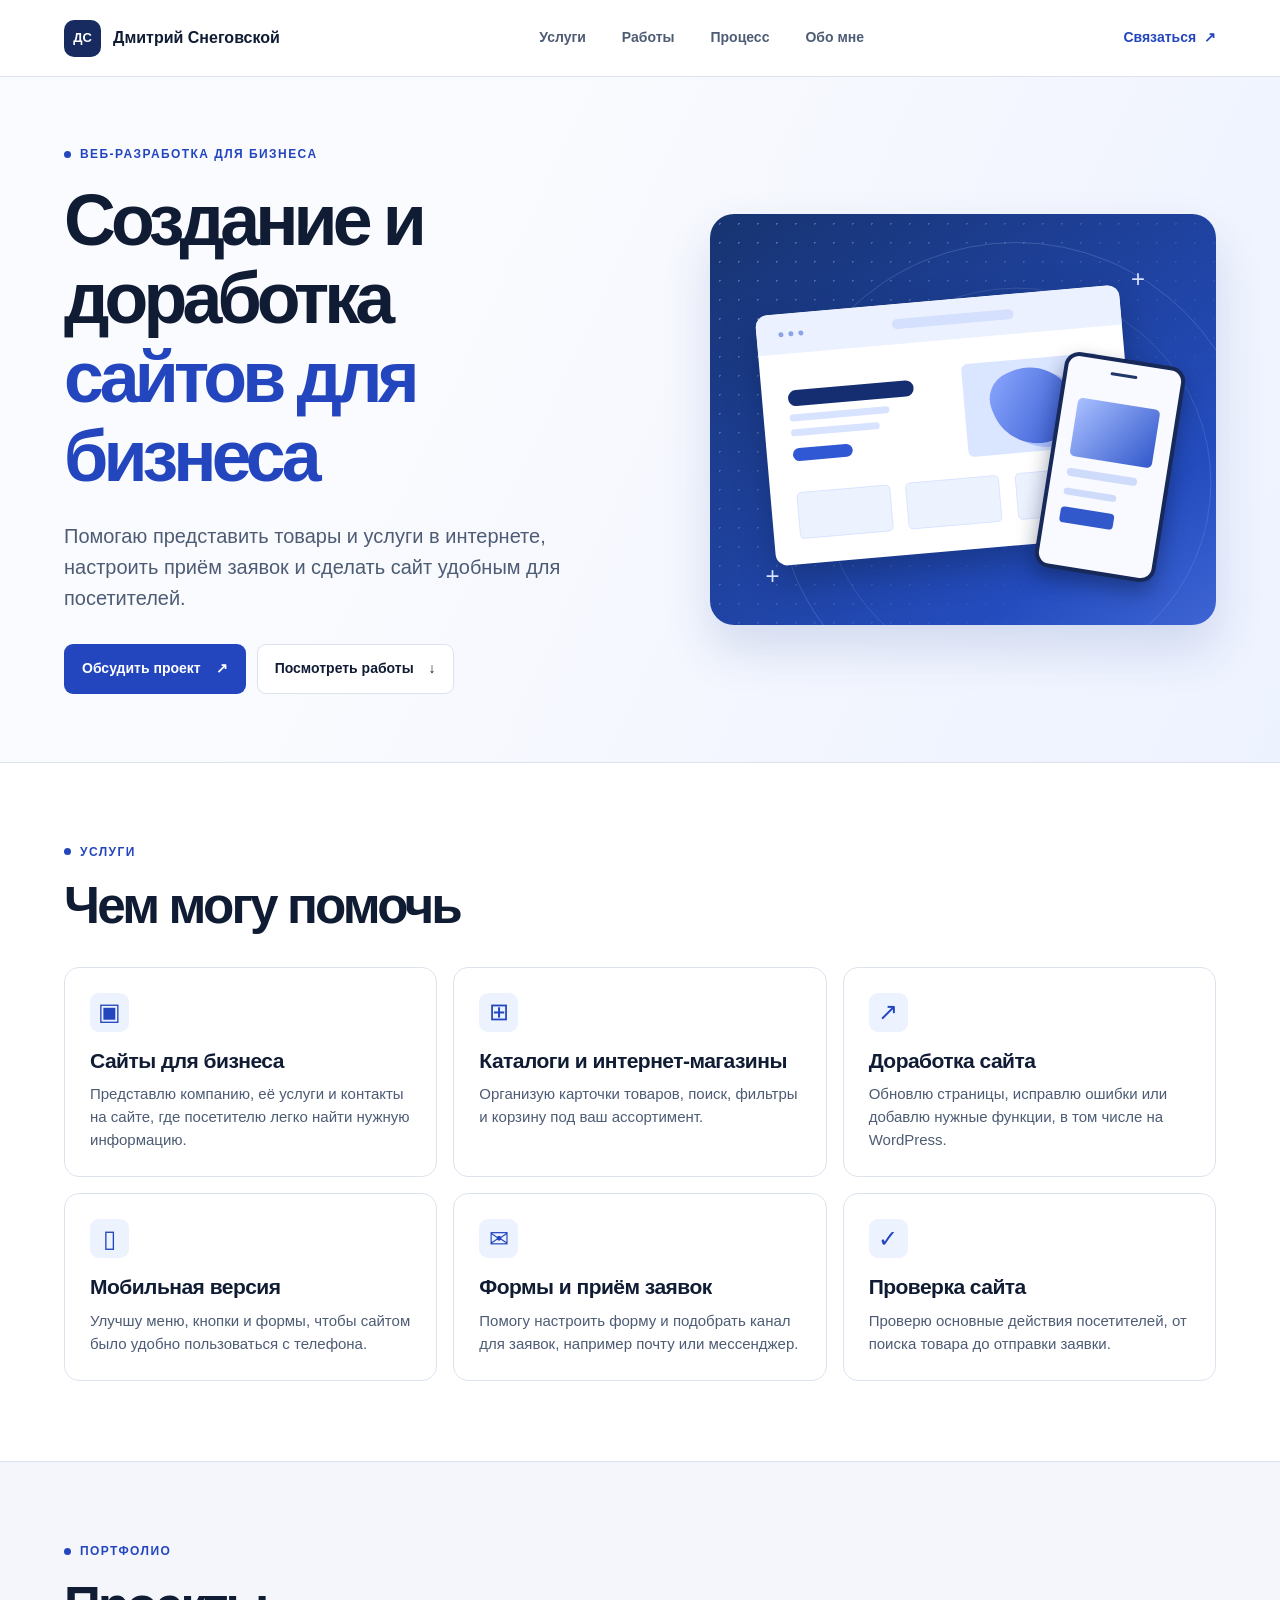
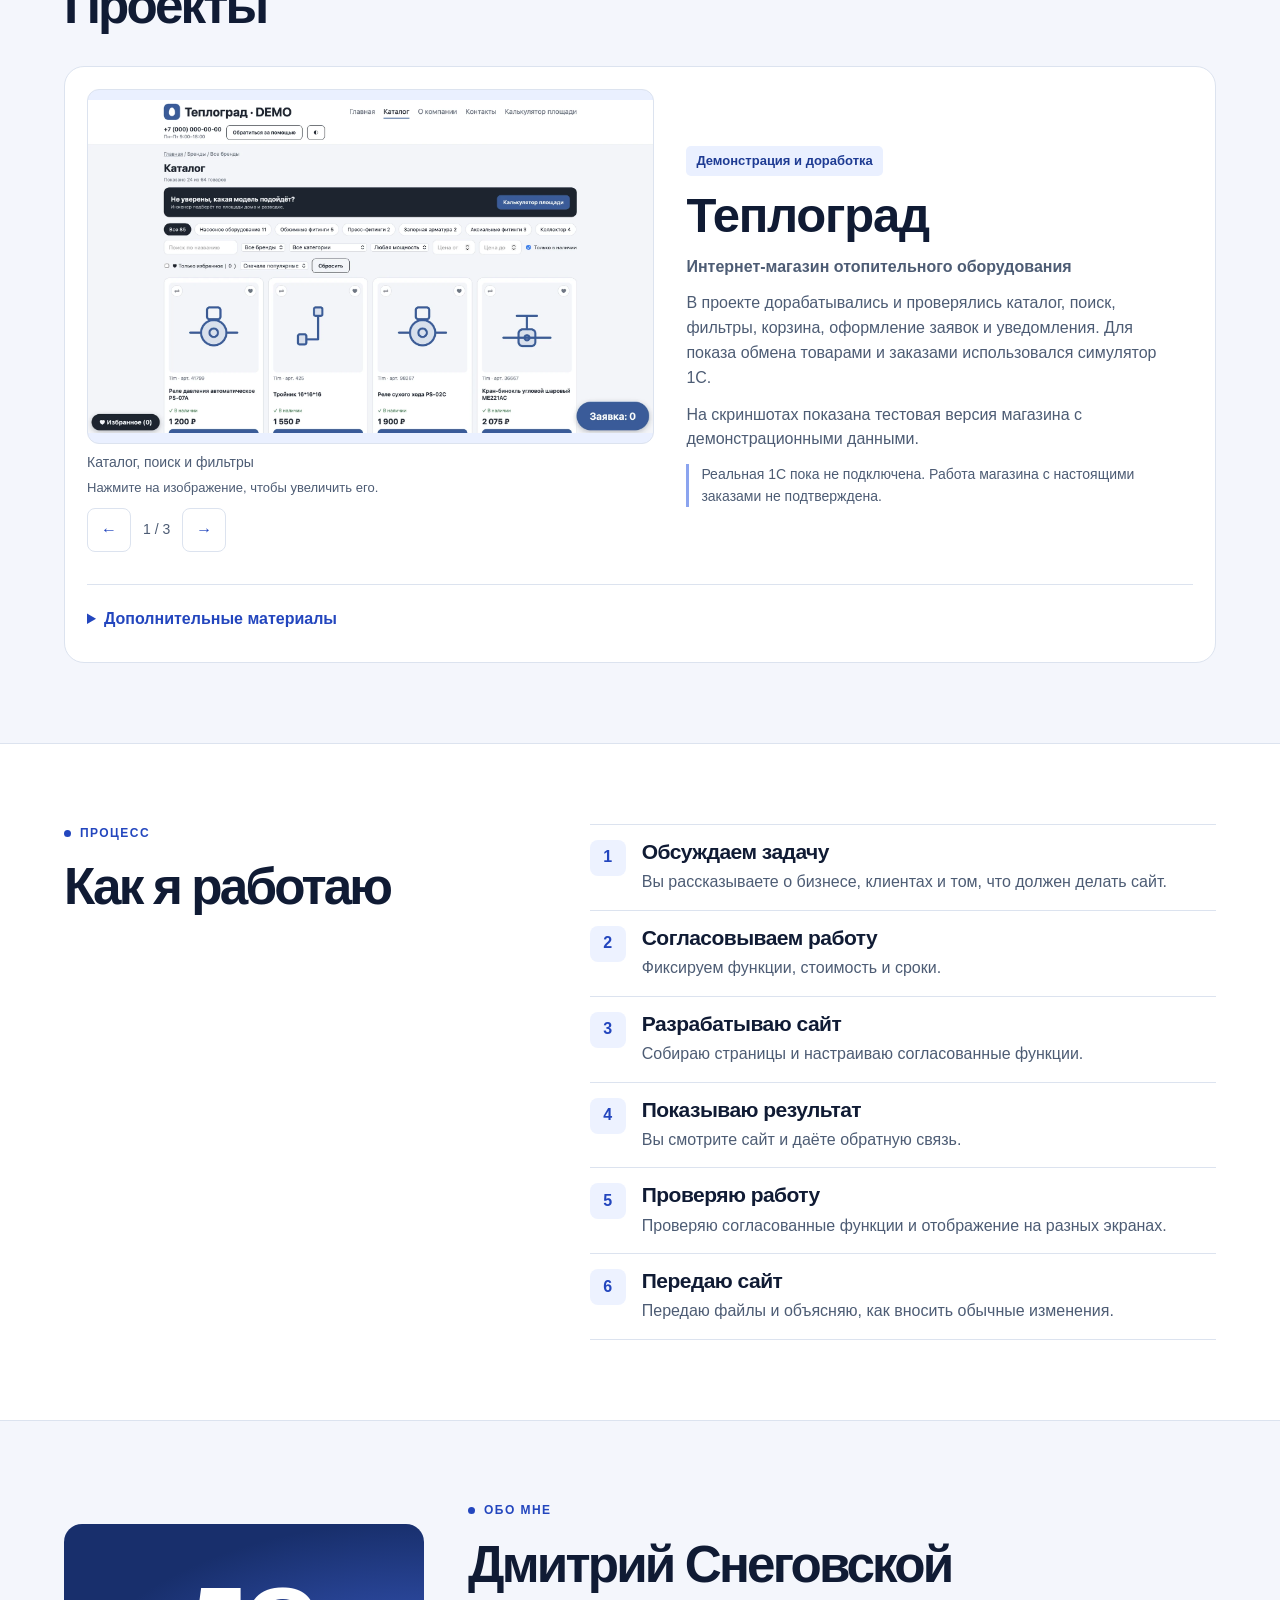
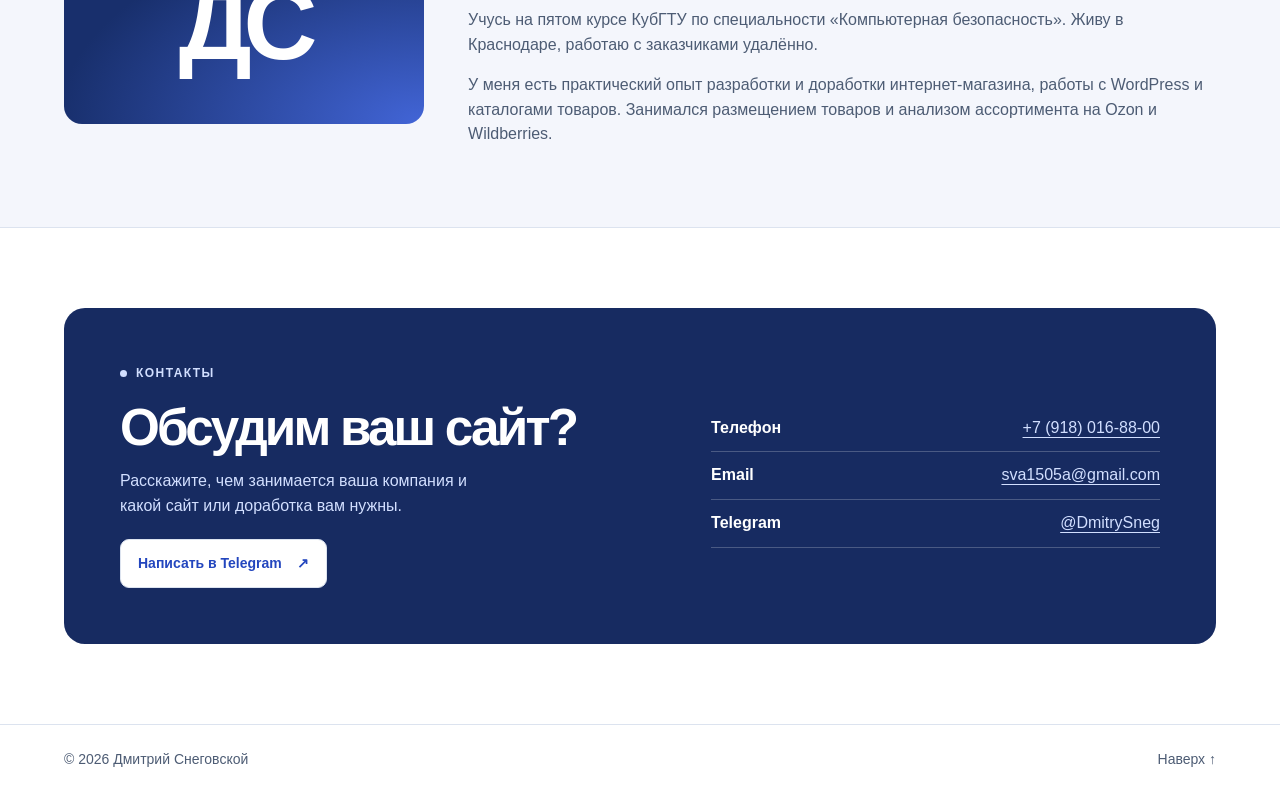
==== index.html @ 8f6bba07 "Initial portfolio website" ====
<!doctype html>
<html lang="ru">
<head>
  <meta charset="utf-8">
  <meta name="viewport" content="width=device-width, initial-scale=1">
  <meta name="description" content="Дмитрий Снеговской — создание и доработка сайтов для бизнеса, интернет-магазинов и каталогов товаров. Краснодар и удалённая работа.">
  <meta property="og:type" content="website">
  <meta property="og:title" content="Дмитрий Снеговской — сайты для бизнеса">
  <meta property="og:description" content="Создание и доработка сайтов, каталогов и интернет-магазинов.">
  <meta name="theme-color" content="#f7f8fc">
  <title>Дмитрий Снеговской — создание и доработка сайтов для бизнеса</title>
  <link rel="icon" href="assets/favicon.svg" type="image/svg+xml">
  <link rel="stylesheet" href="assets/site.css">
  <script src="assets/site.js" defer></script>
</head>
<body>
  <a class="skip-link" href="#main">К содержанию</a>
  <header class="header">
    <div class="wrap header-inner">
      <a class="brand" href="#top"><span class="brand-mark" aria-hidden="true">ДС</span> Дмитрий Снеговской</a>
      <nav class="nav" aria-label="Основная навигация">
        <a href="#services">Услуги</a>
        <a href="#work">Работы</a>
        <a href="#process">Процесс</a>
        <a href="#about">Обо мне</a>
      </nav>
      <a class="header-contact" href="#contact">Связаться <span aria-hidden="true">↗</span></a>
    </div>
  </header>
  <main id="main" tabindex="-1">
    <section class="hero" id="top" aria-labelledby="hero-title">
      <div class="wrap hero-inner">
        <div>
          <p class="eyebrow"><span></span> Веб-разработка для бизнеса</p>
          <h1 id="hero-title">Создание и доработка <em>сайтов для бизнеса</em></h1>
          <p class="hero-text">Помогаю представить товары и услуги в интернете, настроить приём заявок и сделать сайт удобным для посетителей.</p>
          <div class="actions">
            <a class="button primary" href="#contact">Обсудить проект <span aria-hidden="true">↗</span></a>
            <a class="button secondary" href="#work">Посмотреть работы <span aria-hidden="true">↓</span></a>
          </div>
        </div>
        <div class="hero-art" aria-hidden="true">
          <div class="art-orbit orbit-outer"></div><div class="art-orbit orbit-inner"></div>
          <div class="art-browser">
            <div class="browser-bar"><i></i><i></i><i></i><b></b></div>
            <div class="browser-body">
              <div class="browser-copy"><i></i><i></i><i></i><b></b></div>
              <div class="browser-image"><div></div></div>
              <div class="browser-cards"><i></i><i></i><i></i></div>
            </div>
          </div>
          <div class="art-phone"><i></i><b></b><span></span><span></span><strong></strong></div>
          <span class="art-plus plus-top">+</span><span class="art-plus plus-bottom">+</span>
        </div>
      </div>
    </section>

    <section class="section wrap" id="services" aria-labelledby="services-title">
      <p class="eyebrow"><span></span> Услуги</p>
      <h2 id="services-title">Чем могу помочь</h2>
      <div class="services-grid">
        <article class="service"><span class="icon" aria-hidden="true">▣</span><h3>Сайты для бизнеса</h3><p>Представлю компанию, её услуги и контакты на сайте, где посетителю легко найти нужную информацию.</p></article>
        <article class="service"><span class="icon" aria-hidden="true">⊞</span><h3>Каталоги и интернет-магазины</h3><p>Организую карточки товаров, поиск, фильтры и корзину под ваш ассортимент.</p></article>
        <article class="service"><span class="icon" aria-hidden="true">↗</span><h3>Доработка сайта</h3><p>Обновлю страницы, исправлю ошибки или добавлю нужные функции, в том числе на WordPress.</p></article>
        <article class="service"><span class="icon" aria-hidden="true">▯</span><h3>Мобильная версия</h3><p>Улучшу меню, кнопки и формы, чтобы сайтом было удобно пользоваться с телефона.</p></article>
        <article class="service"><span class="icon" aria-hidden="true">✉</span><h3>Формы и приём заявок</h3><p>Помогу настроить форму и подобрать канал для заявок, например почту или мессенджер.</p></article>
        <article class="service"><span class="icon" aria-hidden="true">✓</span><h3>Проверка сайта</h3><p>Проверю основные действия посетителей, от поиска товара до отправки заявки.</p></article>
      </div>
    </section>

    <section class="section work-section" id="work" aria-labelledby="work-title">
      <div class="wrap">
        <p class="eyebrow"><span></span> Портфолио</p>
        <h2 id="work-title">Проекты</h2>
        <div class="projects">
          <article class="project">
            <div class="gallery" aria-label="Галерея проекта Теплоград">
              <figure id="teplograd-catalog">
                <a class="screenshot-link" href="assets/screenshots/02-catalog.webp" aria-label="Увеличить: Каталог, поиск и фильтры">
                  <img src="assets/screenshots/02-catalog.webp" width="1800" height="1061" alt="Карточки отопительного оборудования в каталоге" loading="lazy" decoding="async">
                </a>
                <figcaption>Каталог, поиск и фильтры</figcaption>
              </figure>
              <figure id="teplograd-cart">
                <a class="screenshot-link" href="assets/screenshots/03-cart.webp" aria-label="Увеличить: Корзина и оформление заявки">
                  <img src="assets/screenshots/03-cart.webp" width="1800" height="1280" alt="Интерфейс корзины тестового магазина" loading="lazy" decoding="async">
                </a>
                <figcaption>Корзина и оформление заявки</figcaption>
              </figure>
              <figure id="teplograd-mobile">
                <a class="screenshot-link" href="assets/screenshots/04-mobile.webp" aria-label="Увеличить: Витрина на телефоне">
                  <img src="assets/screenshots/04-mobile.webp" width="688" height="1370" alt="Интерфейс магазина на узком экране" loading="lazy" decoding="async">
                </a>
                <figcaption>Витрина на телефоне</figcaption>
              </figure>
              <p class="screenshot-hint">Нажмите на изображение, чтобы увеличить его.</p>
              <div class="gallery-controls" role="group" aria-label="Управление галереей" hidden>
                <button type="button" data-step="-1" aria-label="Предыдущий кадр">←</button>
                <span class="gallery-count" role="status"></span>
                <button type="button" data-step="1" aria-label="Следующий кадр">→</button>
              </div>
            </div>
            <div class="project-copy">
              <p class="project-status">Демонстрация и доработка</p>
              <h3>Теплоград</h3>
              <p class="project-subtitle">Интернет-магазин отопительного оборудования</p>
              <p>В проекте дорабатывались и проверялись каталог, поиск, фильтры, корзина, оформление заявок и уведомления. Для показа обмена товарами и заказами использовался симулятор 1С.</p>
              <p>На скриншотах показана тестовая версия магазина с демонстрационными данными.</p>
              <p class="project-note">Реальная 1С пока не подключена. Работа магазина с настоящими заказами не подтверждена.</p>
            </div>
            <details class="project-materials">
              <summary>Дополнительные материалы</summary>
              <div class="materials-grid">
                <figure id="teplograd-home">
                  <a class="screenshot-link" href="assets/screenshots/01-home.webp" aria-label="Увеличить: Главная страница магазина">
                    <img src="assets/screenshots/01-home.webp" width="1800" height="1022" alt="Главный экран магазина отопительного оборудования" loading="lazy" decoding="async">
                  </a>
                  <figcaption>Главная страница магазина</figcaption>
                </figure>
                <figure id="teplograd-demo">
                  <a class="screenshot-link" href="assets/screenshots/05-demo-1c.webp" aria-label="Увеличить: Симулятор 1С для тестового обмена">
                    <img src="assets/screenshots/05-demo-1c.webp" width="1800" height="1379" alt="Интерфейс симулятора обмена данными" loading="lazy" decoding="async">
                  </a>
                  <figcaption>Симулятор 1С для тестового обмена</figcaption>
                </figure>
              </div>
            </details>
          </article>
        </div>
      </div>
    </section>

    <section class="section wrap process" id="process" aria-labelledby="process-title">
      <div><p class="eyebrow"><span></span> Процесс</p><h2 id="process-title">Как я работаю</h2></div>
      <ol class="steps">
        <li><div><h3>Обсуждаем задачу</h3><p>Вы рассказываете о бизнесе, клиентах и том, что должен делать сайт.</p></div></li>
        <li><div><h3>Согласовываем работу</h3><p>Фиксируем функции, стоимость и сроки.</p></div></li>
        <li><div><h3>Разрабатываю сайт</h3><p>Собираю страницы и настраиваю согласованные функции.</p></div></li>
        <li><div><h3>Показываю результат</h3><p>Вы смотрите сайт и даёте обратную связь.</p></div></li>
        <li><div><h3>Проверяю работу</h3><p>Проверяю согласованные функции и отображение на разных экранах.</p></div></li>
        <li><div><h3>Передаю сайт</h3><p>Передаю файлы и объясняю, как вносить обычные изменения.</p></div></li>
      </ol>
    </section>

    <section class="section about-section" id="about" aria-labelledby="about-title">
      <div class="wrap about">
        <div class="monogram" aria-hidden="true">ДС</div>
        <div><p class="eyebrow"><span></span> Обо мне</p><h2 id="about-title">Дмитрий Снеговской</h2>
          <p>Учусь на пятом курсе КубГТУ по специальности «Компьютерная безопасность». Живу в Краснодаре, работаю с заказчиками удалённо.</p>
          <p>У меня есть практический опыт разработки и доработки интернет-магазина, работы с WordPress и каталогами товаров. Занимался размещением товаров и анализом ассортимента на Ozon и Wildberries.</p>
        </div>
      </div>
    </section>

    <section class="section wrap" id="contact" aria-labelledby="contact-title">
      <div class="contact-card">
        <div>
          <p class="eyebrow"><span></span> Контакты</p>
          <h2 id="contact-title">Обсудим ваш сайт?</h2>
          <p>Расскажите, чем занимается ваша компания и какой сайт или доработка вам нужны.</p>
          <a class="button secondary contact-telegram" href="https://t.me/DmitrySneg">Написать в Telegram <span aria-hidden="true">↗</span></a>
        </div>
        <dl class="contact-list">
          <div><dt>Телефон</dt><dd><a href="tel:+79180168800">+7 (918) 016-88-00</a></dd></div>
          <div><dt>Email</dt><dd><a href="mailto:sva1505a@gmail.com">sva1505a@gmail.com</a></dd></div>
          <div><dt>Telegram</dt><dd><a href="https://t.me/DmitrySneg">@DmitrySneg</a></dd></div>
        </dl>
      </div>
    </section>
  </main>
  <dialog class="image-viewer" aria-labelledby="image-caption">
    <div class="viewer-header">
      <p id="image-caption"></p>
      <form method="dialog"><button type="submit" autofocus>Закрыть <span aria-hidden="true">×</span></button></form>
    </div>
    <img alt="">
  </dialog>
  <footer class="footer"><div class="wrap footer-inner"><span>© 2026 Дмитрий Снеговской</span><a href="#top">Наверх <span aria-hidden="true">↑</span></a></div></footer>
</body>
</html>
---- assets/site.css ----
:root {
  color-scheme: light;
  --ink: #101b34;
  --muted: #4d5c74;
  --blue: #2346be;
  --line: #dce3ef;
  --wash: #f4f6fc;
  font-family: Inter, "Helvetica Neue", Arial, sans-serif;
  color: var(--ink);
  background: #fff;
  line-height: 1.55;
}
*, *::before, *::after { box-sizing: border-box; }
[hidden] { display: none !important; }
html { scroll-behavior: smooth; }
body, h1, h2, h3, p, figure, dl, dd { margin: 0; }
a { color: inherit; text-decoration: none; }
button { font: inherit; }
:focus-visible { outline: 3px solid #4768ee; outline-offset: 4px; }
.skip-link { position: fixed; top: 10px; left: 10px; z-index: 3; background: #fff; padding: 12px; transform: translateY(-150%); }
.skip-link:focus { transform: none; }
.wrap { width: min(1152px, calc(100% - 80px)); margin-inline: auto; }
.header { background: #fff; border-bottom: 1px solid var(--line); }
.header-inner, .footer-inner { display: flex; align-items: center; justify-content: space-between; gap: 24px; }
.header-inner { min-height: 76px; }
.brand { display: inline-flex; align-items: center; gap: 12px; font-weight: 750; white-space: nowrap; }
.brand-mark { display: grid; place-items: center; width: 37px; height: 37px; border-radius: 10px; background: #172b61; color: #fff; font-size: 13px; }
.nav { display: flex; align-items: center; gap: clamp(16px, 3vw, 36px); color: var(--muted); font-size: 14px; font-weight: 600; }
.nav a, .header-contact { padding-block: 10px; }
.nav a:hover, .footer a:hover { color: var(--blue); text-decoration: underline; text-underline-offset: 5px; }
.header-contact { color: var(--blue); font-size: 14px; font-weight: 750; white-space: nowrap; }
.header-contact span { margin-left: 4px; }
.hero { background: linear-gradient(115deg, #fafbfe 30%, #edf2ff); border-bottom: 1px solid var(--line); }
.hero-inner { min-height: 530px; display: grid; grid-template-columns: 1.22fr 1fr; align-items: center; gap: 28px; padding-block: 68px; }
.eyebrow { display: flex; align-items: center; gap: 9px; color: var(--blue); font-size: 12px; letter-spacing: .12em; text-transform: uppercase; font-weight: 800; margin-bottom: 17px; }
.eyebrow span { width: 7px; height: 7px; border-radius: 50%; background: currentColor; flex: none; }
h1, h2, h3 { line-height: 1.1; }
h1 { max-width: 710px; font-size: clamp(41px, 5.6vw, 75px); letter-spacing: -.068em; font-weight: 800; }
h1 em { display: block; color: var(--blue); font-style: normal; }
h2 { font-size: clamp(33px, 4vw, 54px); letter-spacing: -.055em; }
h3 { font-size: 21px; letter-spacing: -.025em; }
.hero-text { color: var(--muted); font-size: clamp(17px, 1.65vw, 20px); max-width: 510px; margin-top: 25px; }
.actions { display: flex; flex-wrap: wrap; gap: 11px; margin-top: 30px; }
.button { display: inline-flex; justify-content: space-between; align-items: center; gap: 15px; padding: 13px 17px; min-height: 49px; border: 1px solid transparent; border-radius: 9px; font-size: 14px; font-weight: 750; transition: background-color .18s, border-color .18s; }
.primary { background: var(--blue); color: #fff; }
.primary:hover { background: #163299; }
.secondary { background: #fff; border-color: var(--line); }
.secondary:hover { border-color: #8095d2; background: #f6f8ff; }
.hero-art { isolation: isolate; position: relative; aspect-ratio: 1.23; background: linear-gradient(143deg, #173370 0%, #244cbe 78%, #3f65d4); border-radius: 24px; overflow: hidden; box-shadow: 0 24px 48px #1c3d9426; }
.hero-art::before { content: ""; position: absolute; inset: 0; background-image: radial-gradient(#dfe8ff55 1px, transparent 1px); background-size: 19px 19px; mask-image: linear-gradient(130deg, #000, transparent 85%); }
.art-orbit { position: absolute; width: 95%; aspect-ratio: 1; border: 1px solid #c4d7ff30; border-radius: 50%; left: 13%; top: 7%; }
.orbit-inner { scale: .81; }
.art-browser { position: absolute; top: 21%; left: 11%; width: 72%; height: 61%; background: #fff; border-radius: 12px; box-shadow: 0 14px 35px #06163857; overflow: hidden; transform: rotate(-5deg); }
.browser-bar { height: 16%; background: #ecf1ff; display: flex; gap: 5px; align-items: center; padding-inline: 6%; }
.browser-bar i { width: 5px; height: 5px; border-radius: 50%; background: #8ca4e5; }
.browser-bar b { width: 38%; height: 26%; background: #d5e0ff; border-radius: 10px; margin-inline: auto; }
.browser-body { height: 84%; padding: 7%; display: grid; grid-template-columns: 1fr 1fr; grid-template-rows: 2fr 1fr; gap: 12%; }
.browser-copy, .art-phone { display: flex; flex-direction: column; justify-content: center; gap: 8%; }
.browser-copy i, .browser-copy b { display: block; height: 8%; background: #d8e3ff; border-radius: 10px; }
.browser-copy i:first-child { height: 17%; width: 92%; background: #152e71; }
.browser-copy i:nth-child(2) { width: 73%; }
.browser-copy i:nth-child(3) { width: 65%; }
.browser-copy b { margin-top: 3%; width: 44%; height: 14%; background: #3158d4; }
.browser-image { overflow: hidden; border-radius: 6px; background: #dae5ff; display: grid; place-items: center; }
.browser-image div { width: 58%; aspect-ratio: 1; border-radius: 35% 60% 42% 60%; background: linear-gradient(140deg, #8ba8ff, #3155cc); transform: rotate(-18deg); box-shadow: 7px 7px 0 #b0c5ff; }
.browser-cards { grid-column: span 2; display: grid; grid-template-columns: repeat(3, 1fr); gap: 5%; }
.browser-cards i { border-radius: 5px; background: #edf2ff; border: 1px solid #dbe4ff; }
.art-phone { position: absolute; bottom: 12%; right: 9%; width: 24%; height: 53%; padding: 8% 3% 4%; justify-content: start; background: #f9faff; border: 4px solid #172958; border-radius: 15px; box-shadow: 0 10px 20px #07173766; transform: rotate(9deg); }
.art-phone i { position: absolute; top: 5%; left: 38%; width: 24%; height: 3px; border-radius: 8px; background: #203769; }
.art-phone b { height: 40%; background: linear-gradient(125deg, #a9bfff, #3259cc); border-radius: 5px; }
.art-phone span { height: 5%; width: 85%; background: #cedbfa; border-radius: 4px; }
.art-phone span + span { width: 64%; }
.art-phone strong { width: 65%; height: 11%; background: #3259cc; border-radius: 4px; }
.art-plus { position: absolute; color: #d9e4ff; font: 300 24px/1 Arial, sans-serif; }
.plus-top { right: 14%; top: 13%; }
.plus-bottom { left: 11%; bottom: 9%; }
.section { padding-block: 80px; }
.services-grid { display: grid; grid-template-columns: repeat(3, minmax(0, 1fr)); gap: 16px; margin-top: 32px; }
.service { border: 1px solid var(--line); padding: 25px; border-radius: 15px; background: #fff; }
.icon { width: 39px; height: 39px; display: grid; place-items: center; background: #edf2ff; color: var(--blue); border-radius: 9px; font: 24px/1 Arial, sans-serif; margin-bottom: 17px; }
.service p, .steps p, .about p:not(.eyebrow), .project-copy > p:not(.project-status) { color: var(--muted); }
.service p { margin-top: 10px; font-size: 15px; }
.work-section, .about-section { background: var(--wash); border-block: 1px solid var(--line); }
.projects { display: grid; gap: 24px; margin-top: 32px; }
.project { display: grid; grid-template-columns: 1.12fr 1fr; gap: 32px; align-items: center; padding: 22px; background: #fff; border: 1px solid var(--line); border-radius: 20px; }
.gallery { min-width: 0; }
.screenshot-link { display: block; overflow: hidden; border: 1px solid var(--line); border-radius: 12px; background: #eaf0ff; cursor: zoom-in; }
.screenshot-link img { display: block; width: 100%; height: auto; aspect-ratio: 16 / 10; object-fit: contain; }
.gallery figure:not([hidden]) ~ figure:not([hidden]) { margin-top: 14px; }
.screenshot-hint { color: var(--muted); font-size: 13px; margin-top: 4px; }
.project-materials { grid-column: 1 / -1; border-top: 1px solid var(--line); padding-top: 14px; }
.project-materials summary { width: fit-content; padding-block: 8px; color: var(--blue); font-weight: 750; cursor: pointer; }
.materials-grid { display: grid; grid-template-columns: repeat(2, minmax(0, 1fr)); gap: 16px; margin-top: 12px; }
.image-viewer { width: min(1200px, calc(100% - 24px)); max-width: none; max-height: calc(100% - 24px); padding: clamp(10px, 2vw, 20px); border: 1px solid var(--line); border-radius: 14px; color: var(--ink); background: #fff; }
.image-viewer::backdrop { background: #0b1730cc; }
.viewer-header { display: flex; align-items: center; justify-content: space-between; gap: 10px; margin-bottom: 10px; font-weight: 750; }
.viewer-header button { min-height: 44px; padding-inline: 10px; border: 1px solid var(--line); border-radius: 8px; background: #fff; color: var(--blue); white-space: nowrap; cursor: pointer; }
.viewer-header button:hover { background: #edf2ff; }
.image-viewer img { display: block; width: auto; max-width: 100%; height: auto; max-height: 75dvh; margin-inline: auto; object-fit: contain; }
figcaption { color: var(--muted); font-size: 14px; margin-top: 8px; }
.gallery-controls { display: flex; align-items: center; gap: 12px; margin-top: 10px; }
.gallery-controls button { width: 44px; height: 44px; border: 1px solid var(--line); border-radius: 8px; background: #fff; color: var(--blue); cursor: pointer; }
.gallery-controls button:hover { background: #edf2ff; }
.gallery-count { color: var(--muted); font-size: 14px; }
.project-copy { padding: 8px 10px 8px 0; }
.project-status { display: inline-block; background: #eaf0ff; color: #1e3b93; padding: 5px 10px; border-radius: 5px; font-size: 13px; font-weight: 750; }
.project-copy h3 { margin-block: 13px 6px; font-size: clamp(32px, 4vw, 49px); }
.project-copy > p { margin-top: 12px; }
.project-subtitle { font-weight: 750; }
.project-note { border-left: 3px solid #8ba4ef; padding-left: 12px; font-size: 14px; }
.process, .about { display: grid; grid-template-columns: 1fr 1.3fr; gap: 44px; align-items: start; }
.steps { margin: 0; padding: 0; list-style: none; counter-reset: steps; }
.steps li { counter-increment: steps; display: flex; gap: 16px; border-top: 1px solid var(--line); padding: 15px 0; }
.steps li:last-child { border-bottom: 1px solid var(--line); }
.steps li::before { content: counter(steps); display: grid; place-items: center; flex: 0 0 36px; height: 36px; border-radius: 8px; background: #edf2ff; color: var(--blue); font-weight: 750; }
.steps p, .about p:not(.eyebrow) { margin-top: 7px; }
.about { align-items: center; grid-template-columns: .65fr 1.35fr; }
.monogram { min-height: 200px; display: grid; place-items: center; border-radius: 18px; color: #fff; background: radial-gradient(ellipse at bottom right, #4265d7, #182f6c 72%); font-size: clamp(50px, 8vw, 105px); font-weight: 800; letter-spacing: -.08em; }
.about p:not(.eyebrow) { margin-top: 15px; }
.contact-card { display: grid; grid-template-columns: 1.25fr 1fr; gap: 30px; align-items: center; background: #172b61; color: #fff; border-radius: 21px; padding: clamp(24px, 5vw, 56px); }
.contact-card .eyebrow, .contact-card p:not(.eyebrow), .contact-list dd { color: #d2dfff; }
.contact-card p:not(.eyebrow) { margin-top: 13px; max-width: 390px; }
.contact-telegram { margin-top: 20px; color: var(--blue); }
.contact-list > div { display: flex; justify-content: space-between; flex-wrap: wrap; gap: 2px 12px; padding-block: 11px; border-bottom: 1px solid #ffffff38; }
.contact-list dt { font-weight: 750; }
.contact-list a { text-decoration: underline; text-underline-offset: 4px; }
.contact-card a:focus-visible { outline-color: #fff; }
.footer { border-top: 1px solid var(--line); color: var(--muted); font-size: 14px; }
.footer-inner { min-height: 70px; flex-wrap: wrap; gap: 6px 16px; padding-block: 12px; }
.footer a { padding-block: 8px; }
@media (max-width: 960px) {
  .wrap { width: calc(100% - 48px); }
  .hero-inner { min-height: auto; padding-block: 56px; }
  .service { padding: 20px; }
}
@media (max-width: 740px) {
  .header-inner { display: grid; grid-template-columns: 1fr auto; gap: 3px 10px; padding-block: 10px 5px; }
  .nav { grid-column: 1 / -1; grid-row: 2; justify-content: space-between; flex-wrap: wrap; gap: 0 12px; }
  .hero-inner, .project, .process, .about, .contact-card, .materials-grid { grid-template-columns: 1fr; }
  .hero-art { width: min(100%, 500px); }
  .project-copy { grid-row: 1; }
  .section { padding-block: 54px; }
  .services-grid { grid-template-columns: repeat(2, minmax(0, 1fr)); }
  .process, .about { gap: 26px; }
  .about > div:last-child { grid-row: 1; }
  .monogram { min-height: 135px; }
}
@media (max-width: 470px) {
  .wrap { width: calc(100% - 32px); }
  .brand { gap: 8px; font-size: 13px; }
  .brand-mark { width: 32px; height: 32px; font-size: 11px; }
  .header-contact { font-size: 13px; }
  .hero-inner { padding-block: 41px; }
  h1 { font-size: clamp(36px, 10.6vw, 47px); }
  .actions .button { width: 100%; }
  .hero-art { border-radius: 16px; }
  .services-grid { grid-template-columns: 1fr; gap: 12px; }
  .project { padding: 15px; gap: 18px; }
}
@media (prefers-reduced-motion: reduce) {
  html { scroll-behavior: auto; }
  .button { transition: none; }
}
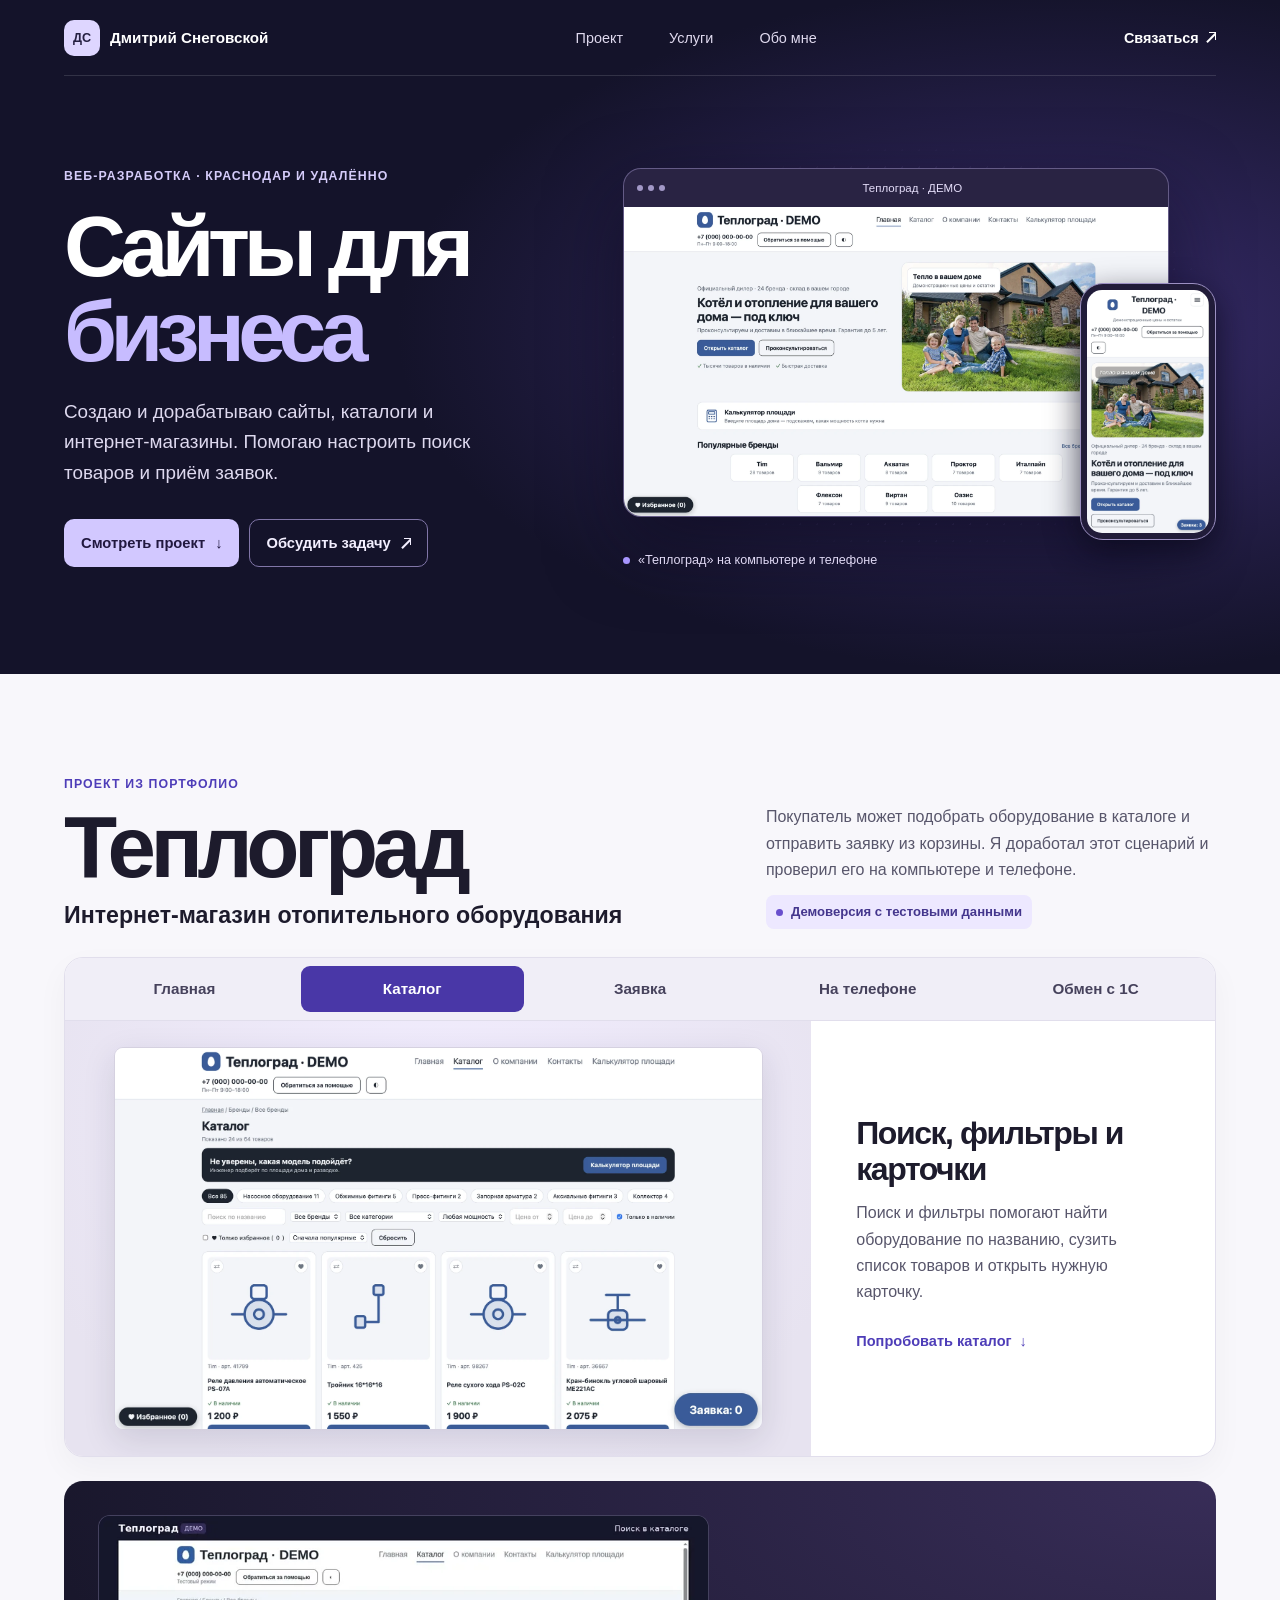
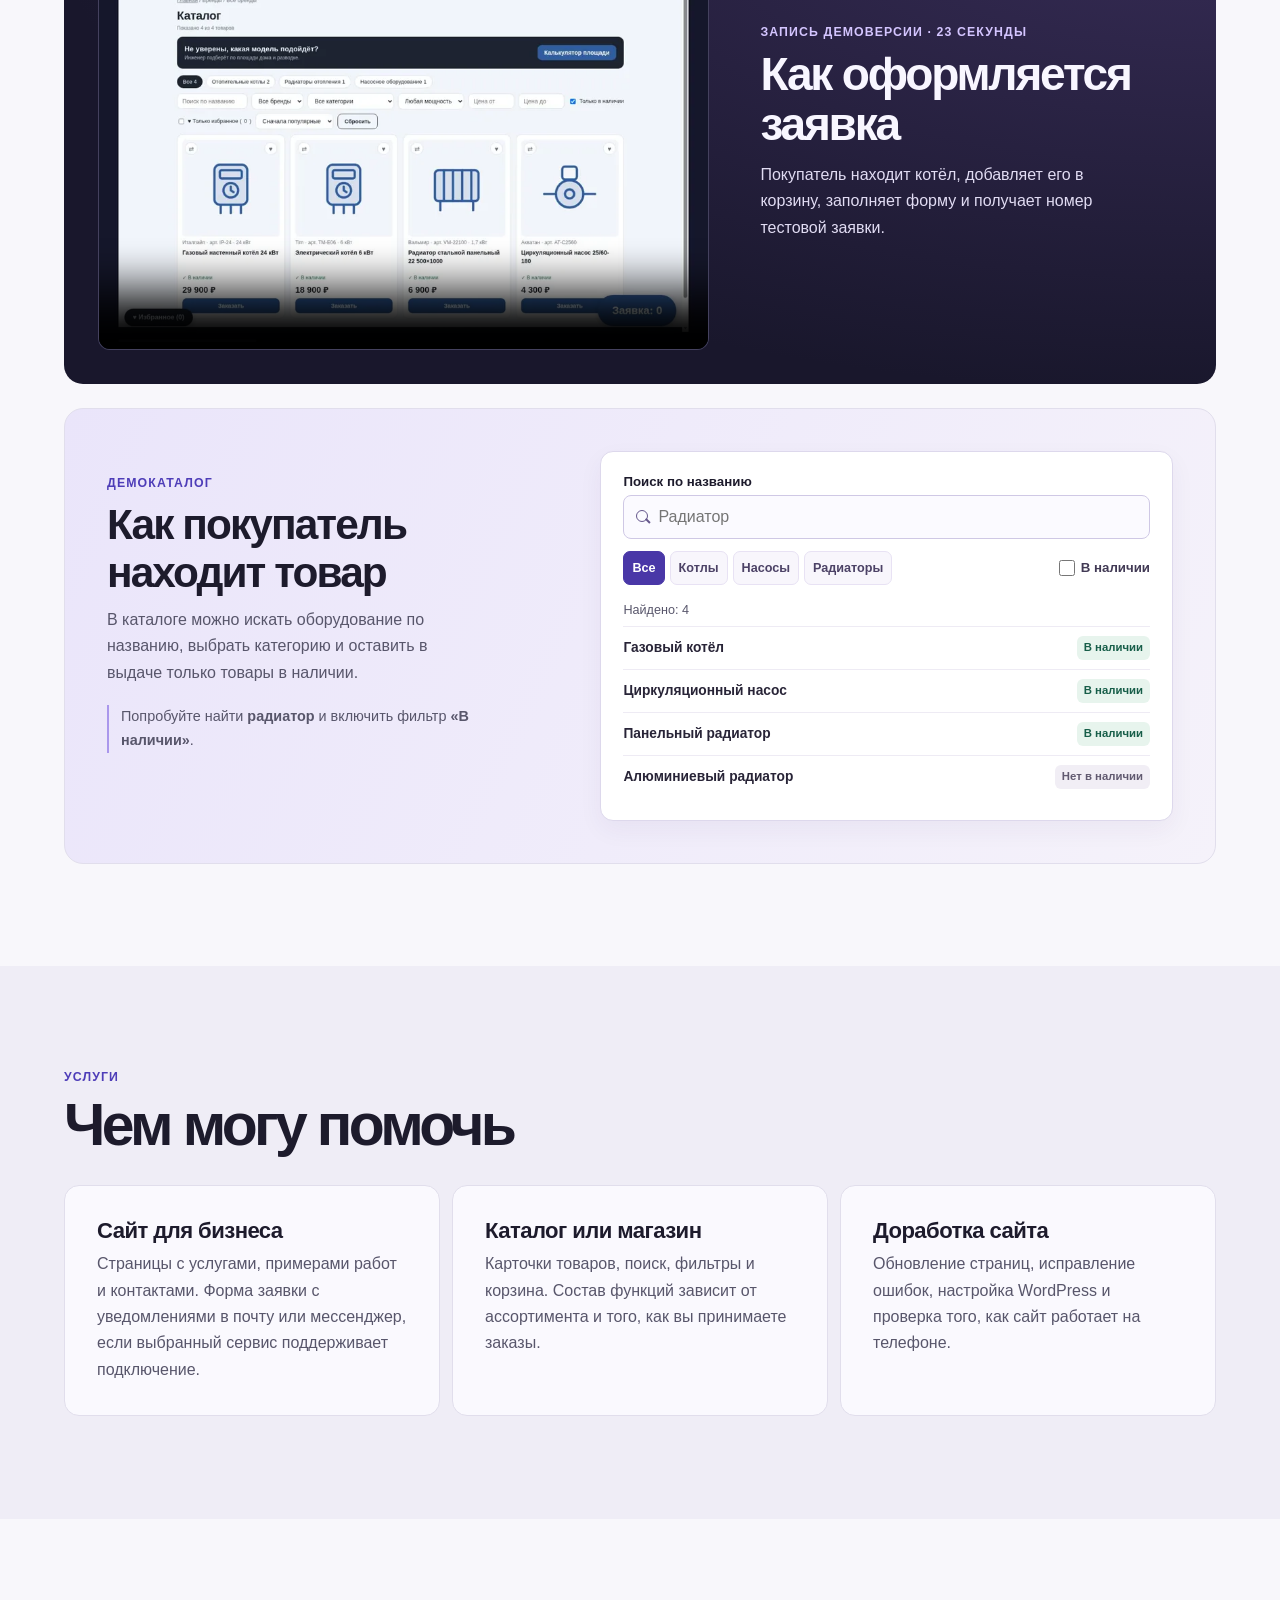
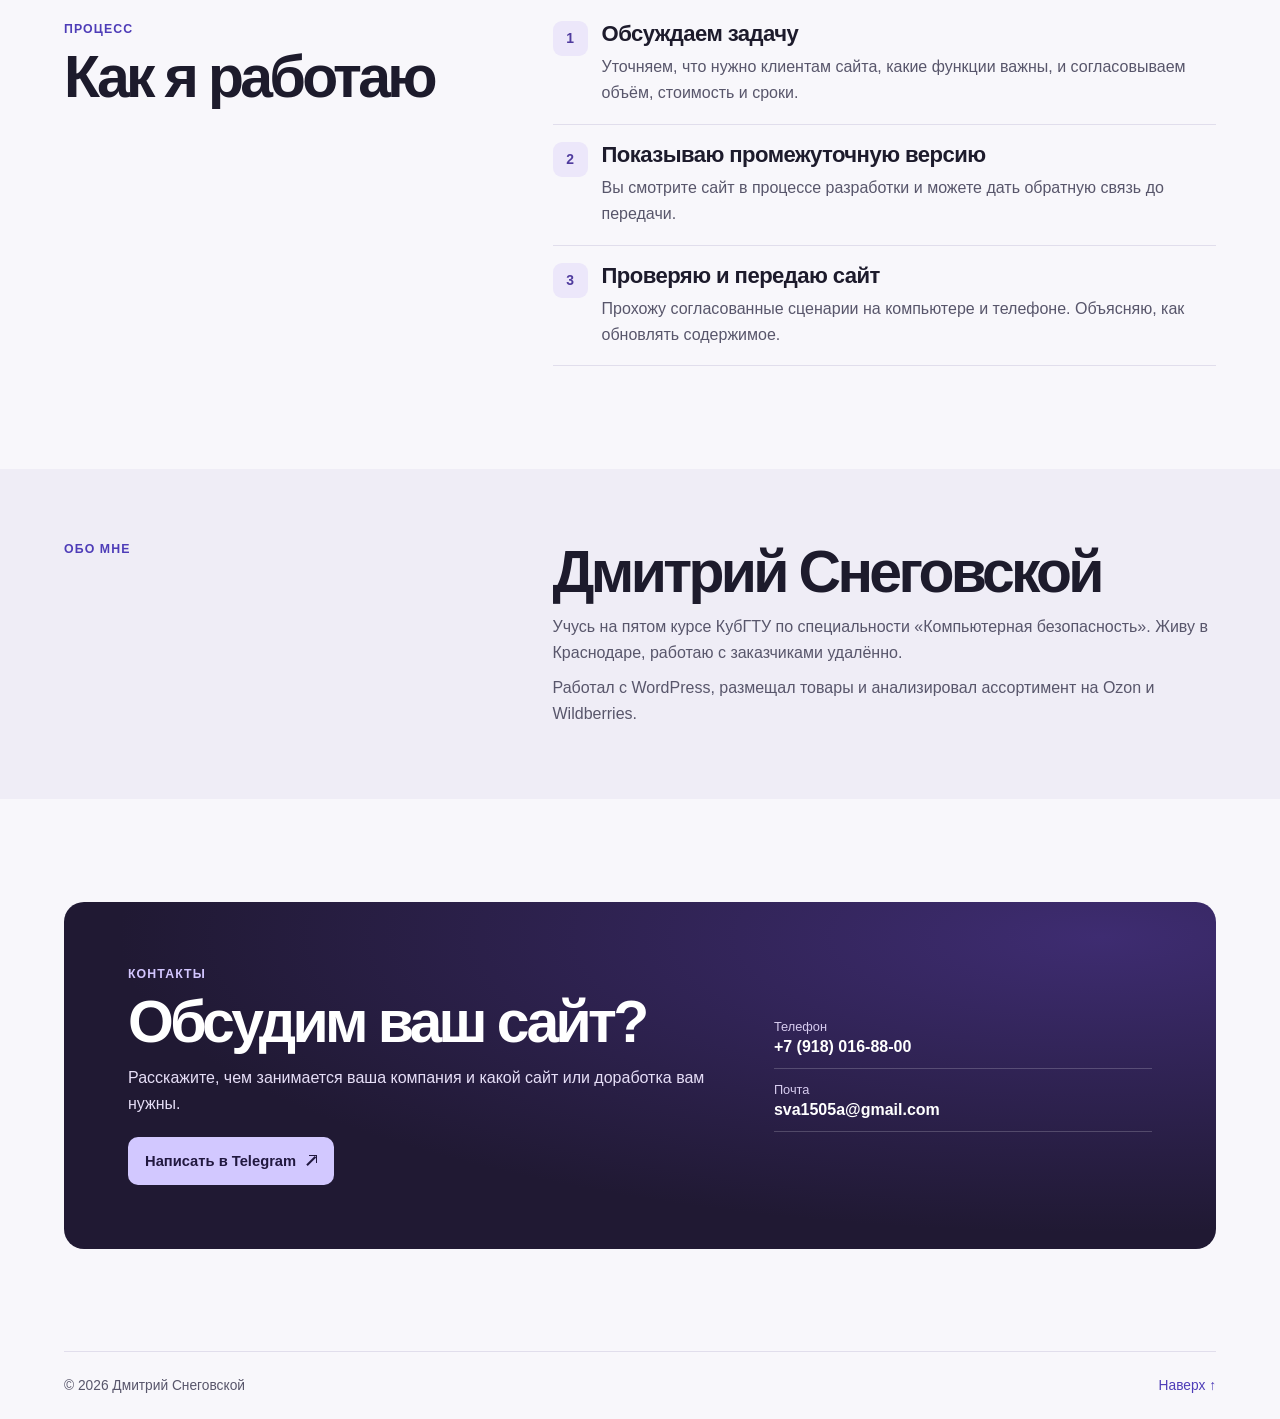
==== commit 0052413f: "Publish updated portfolio with Teplograd video" ====
--- a/index.html
+++ b/index.html
@@ -3,178 +3,268 @@
 <head>
   <meta charset="utf-8">
   <meta name="viewport" content="width=device-width, initial-scale=1">
-  <meta name="description" content="Дмитрий Снеговской — создание и доработка сайтов для бизнеса, интернет-магазинов и каталогов товаров. Краснодар и удалённая работа.">
+  <meta name="description" content="Дмитрий Снеговской — разработка и доработка сайтов для бизнеса. Интерактивный кейс интернет-магазина «Теплоград».">
   <meta property="og:type" content="website">
   <meta property="og:title" content="Дмитрий Снеговской — сайты для бизнеса">
-  <meta property="og:description" content="Создание и доработка сайтов, каталогов и интернет-магазинов.">
-  <meta name="theme-color" content="#f7f8fc">
-  <title>Дмитрий Снеговской — создание и доработка сайтов для бизнеса</title>
+  <meta property="og:description" content="Сайты, каталоги и интернет-магазины. Посмотрите интерактивный кейс «Теплоград».">
+  <meta name="theme-color" content="#14132a">
+  <title>Дмитрий Снеговской — сайты для бизнеса</title>
   <link rel="icon" href="assets/favicon.svg" type="image/svg+xml">
   <link rel="stylesheet" href="assets/site.css">
   <script src="assets/site.js" defer></script>
 </head>
 <body>
   <a class="skip-link" href="#main">К содержанию</a>
-  <header class="header">
-    <div class="wrap header-inner">
+  <div class="intro" id="top">
+    <header class="site-header wrap">
       <a class="brand" href="#top"><span class="brand-mark" aria-hidden="true">ДС</span> Дмитрий Снеговской</a>
       <nav class="nav" aria-label="Основная навигация">
+        <a href="#work">Проект</a>
         <a href="#services">Услуги</a>
-        <a href="#work">Работы</a>
-        <a href="#process">Процесс</a>
         <a href="#about">Обо мне</a>
       </nav>
-      <a class="header-contact" href="#contact">Связаться <span aria-hidden="true">↗</span></a>
+      <a class="header-contact" href="#contact">Связаться <span class="diagonal-arrow" aria-hidden="true"></span></a>
+    </header>
+    <main id="main" tabindex="-1">
+      <section class="hero wrap" aria-labelledby="hero-title">
+        <div class="hero-copy">
+          <p class="eyebrow hero-eyebrow">Веб-разработка · Краснодар и удалённо</p>
+          <h1 id="hero-title">Сайты для <span>бизнеса</span></h1>
+          <p class="hero-text">Создаю и дорабатываю сайты, каталоги и интернет-магазины. Помогаю настроить поиск товаров и приём заявок.</p>
+          <div class="actions">
+            <a class="button button-primary" href="#work">Смотреть проект <span aria-hidden="true">↓</span></a>
+            <a class="button button-outline" href="#contact">Обсудить задачу <span class="diagonal-arrow" aria-hidden="true"></span></a>
+          </div>
+        </div>
+        <figure class="hero-art">
+          <a class="hero-art-link" href="#work" aria-label="Посмотреть кейс интернет-магазина «Теплоград»">
+            <div class="hero-browser">
+              <div class="window-bar" aria-hidden="true"><i></i><i></i><i></i><span>Теплоград · ДЕМО</span></div>
+              <img src="assets/screenshots/01-home.webp" width="1800" height="1022" alt="Главная страница магазина «Теплоград»" fetchpriority="high">
+            </div>
+            <div class="hero-phone">
+              <img src="assets/screenshots/04-mobile.webp" width="688" height="1370" alt="" decoding="async">
+            </div>
+          </a>
+          <figcaption><span aria-hidden="true"></span> «Теплоград» на компьютере и телефоне</figcaption>
+        </figure>
+      </section>
+      <div class="page-content">
+        <section class="section wrap" id="work" aria-labelledby="work-title">
+          <div class="case-intro">
+            <div>
+              <p class="eyebrow">Проект из портфолио</p>
+              <h2 id="work-title">Теплоград</h2>
+              <p class="case-subtitle">Интернет-магазин отопительного оборудования</p>
+            </div>
+            <div class="case-summary">
+              <p>Покупатель может подобрать оборудование в каталоге и отправить заявку из корзины. Я доработал этот сценарий и проверил его на компьютере и телефоне.</p>
+              <p class="case-status"><span aria-hidden="true"></span> Демоверсия с тестовыми данными</p>
+            </div>
+          </div>
+
+          <div class="case-gallery" aria-label="Интерфейсы «Теплограда»">
+            <div class="gallery-tabs" aria-label="Экраны проекта" hidden>
+              <button type="button" id="tab-home" aria-controls="teplograd-home">Главная</button>
+              <button type="button" id="tab-catalog" aria-controls="teplograd-catalog">Каталог</button>
+              <button type="button" id="tab-cart" aria-controls="teplograd-cart">Заявка</button>
+              <button type="button" id="tab-mobile" aria-controls="teplograd-mobile">На телефоне</button>
+              <button type="button" id="tab-demo" aria-controls="teplograd-demo">Обмен с 1С</button>
+            </div>
+            <article class="gallery-panel" id="teplograd-home">
+              <figure class="shot">
+                <a class="shot-link" href="assets/screenshots/01-home.webp" aria-label="Увеличить главный экран магазина">
+                  <img src="assets/screenshots/01-home.webp" width="1800" height="1022" alt="Главная страница «Теплограда» с кнопками перехода в каталог и консультации" loading="lazy" decoding="async">
+                </a>
+              </figure>
+              <div class="panel-copy">
+                <h3>Первый экран магазина</h3>
+                <p>Покупатель сразу видит, что продаёт магазин, и может открыть каталог или запросить консультацию.</p>
+                <a class="text-link" href="#teplograd-catalog" data-gallery-link>Перейти к каталогу <span aria-hidden="true">→</span></a>
+              </div>
+            </article>
+            <article class="gallery-panel" id="teplograd-catalog">
+              <figure class="shot">
+                <a class="shot-link" href="assets/screenshots/02-catalog.webp" aria-label="Увеличить каталог">
+                  <img src="assets/screenshots/02-catalog.webp" width="1800" height="1061" alt="Каталог «Теплограда» с фильтрами и карточками отопительного оборудования" loading="lazy" decoding="async">
+                </a>
+              </figure>
+              <div class="panel-copy">
+                <h3>Поиск, фильтры и карточки</h3>
+                <p>Поиск и фильтры помогают найти оборудование по названию, сузить список товаров и открыть нужную карточку.</p>
+                <a class="text-link" href="#search-example">Попробовать каталог <span aria-hidden="true">↓</span></a>
+              </div>
+            </article>
+            <article class="gallery-panel" id="teplograd-cart">
+              <figure class="shot">
+                <a class="shot-link" href="assets/screenshots/03-cart.webp" aria-label="Увеличить форму заявки">
+                  <img src="assets/screenshots/03-cart.webp" width="1800" height="1280" alt="Форма заявки «Теплограда» с товарами, телефоном и полем комментария" loading="lazy" decoding="async">
+                </a>
+              </figure>
+              <div class="panel-copy">
+                <h3>Заявка из корзины</h3>
+                <p>Перед отправкой заявки покупатель видит товары и сумму. В форме можно оставить телефон и комментарий.</p>
+                <a class="text-link" href="#order-demo">Смотреть, как это работает <span aria-hidden="true">↓</span></a>
+              </div>
+            </article>
+            <article class="gallery-panel" id="teplograd-mobile">
+              <figure class="shot shot-mobile">
+                <a class="shot-link" href="assets/screenshots/04-mobile.webp" aria-label="Увеличить мобильную витрину">
+                  <img src="assets/screenshots/04-mobile.webp" width="688" height="1370" alt="Мобильная витрина «Теплограда» с кнопкой перехода в каталог и кнопкой заявки" loading="lazy" decoding="async">
+                </a>
+              </figure>
+              <div class="panel-copy">
+                <h3>Магазин на телефоне</h3>
+                <p>Адаптировал кнопку заявки для небольшого экрана и добавил прокрутку в диалогах, чтобы поля формы оставались доступны.</p>
+              </div>
+            </article>
+            <article class="gallery-panel" id="teplograd-demo">
+              <figure class="shot">
+                <a class="shot-link" href="assets/screenshots/05-demo-1c.webp" aria-label="Увеличить экран симулятора 1С">
+                  <img src="assets/screenshots/05-demo-1c.webp" width="1800" height="1379" alt="Симулятор 1С:Управление торговлей 10.3 с демонстрационной номенклатурой" loading="lazy" decoding="async">
+                </a>
+              </figure>
+              <div class="panel-copy">
+                <h3>Демонстрация обмена с 1С</h3>
+                <p>Локально проверил передачу каталога и остатков на сайт, получение заказа и подтверждение его обработки в симуляторе. Подключение реальной базы 1С пока не выполнено.</p>
+              </div>
+            </article>
+          </div>
+
+          <section class="case-video" id="order-demo" aria-labelledby="order-demo-title">
+            <div class="case-video-copy">
+              <p class="eyebrow">Запись демоверсии · 23 секунды</p>
+              <h3 id="order-demo-title">Как оформляется заявка</h3>
+              <p id="order-demo-description">Покупатель находит котёл, добавляет его в корзину, заполняет форму и получает номер тестовой заявки.</p>
+            </div>
+            <video controls playsinline preload="none" width="1440" height="1024"
+              poster="assets/video/teplograd-order-demo.webp"
+              aria-labelledby="order-demo-title" aria-describedby="order-demo-description">
+              <source src="assets/video/teplograd-order-demo.mp4" type="video/mp4">
+              <a href="assets/video/teplograd-order-demo.mp4">Скачать запись демоверсии</a>
+            </video>
+          </section>
+
+          <section class="search-example" id="search-example" aria-labelledby="catalog-example-title">
+            <div class="catalog-example-copy">
+              <p class="eyebrow">Демокаталог</p>
+              <h3 id="catalog-example-title">Как покупатель находит товар</h3>
+              <p>В каталоге можно искать оборудование по названию, выбрать категорию и оставить в выдаче только товары в наличии.</p>
+              <p class="catalog-example-tip" hidden>Попробуйте найти <strong>радиатор</strong> и включить фильтр <strong>«В наличии»</strong>.</p>
+            </div>
+            <div class="search-playground">
+              <div class="search-widget" hidden>
+                <label for="product-search">Поиск по названию</label>
+                <div class="search-field">
+                  <span aria-hidden="true"></span>
+                  <input type="search" id="product-search" placeholder="Радиатор" autocomplete="off">
+                </div>
+                <div class="catalog-filters">
+                  <div class="catalog-categories" role="group" aria-label="Категория товара">
+                    <button type="button" data-category-filter="" aria-pressed="true">Все</button>
+                    <button type="button" data-category-filter="boilers" aria-pressed="false">Котлы</button>
+                    <button type="button" data-category-filter="pumps" aria-pressed="false">Насосы</button>
+                    <button type="button" data-category-filter="radiators" aria-pressed="false">Радиаторы</button>
+                  </div>
+                  <label class="catalog-availability"><input type="checkbox" id="available-only"> В наличии</label>
+                </div>
+                <div class="catalog-results-bar">
+                  <span id="search-status" role="status"></span>
+                  <button type="button" id="reset-catalog" aria-label="Сбросить поиск и фильтры" hidden>Сбросить</button>
+                </div>
+              </div>
+              <ul class="search-results" id="search-results" role="list">
+                <li data-category="boilers" data-in-stock>
+                  <span class="product-name">Газовый котёл</span><span class="product-stock">В наличии</span>
+                </li>
+                <li data-category="pumps" data-in-stock>
+                  <span class="product-name">Циркуляционный насос</span><span class="product-stock">В наличии</span>
+                </li>
+                <li data-category="radiators" data-in-stock>
+                  <span class="product-name">Панельный радиатор</span><span class="product-stock">В наличии</span>
+                </li>
+                <li data-category="radiators">
+                  <span class="product-name">Алюминиевый радиатор</span><span class="product-stock">Нет в наличии</span>
+                </li>
+              </ul>
+              <p class="search-empty" hidden>Товары не найдены. Измените запрос или сбросьте фильтры.</p>
+            </div>
+          </section>
+        </section>
+
+        <section class="section services-section" id="services" aria-labelledby="services-title">
+          <div class="wrap">
+            <p class="eyebrow">Услуги</p>
+            <h2 id="services-title">Чем могу помочь</h2>
+            <div class="services-grid">
+              <article class="service">
+                <h3>Сайт для бизнеса</h3>
+                <p>Страницы с услугами, примерами работ и контактами. Форма заявки с уведомлениями в почту или мессенджер, если выбранный сервис поддерживает подключение.</p>
+              </article>
+              <article class="service">
+                <h3>Каталог или магазин</h3>
+                <p>Карточки товаров, поиск, фильтры и корзина. Состав функций зависит от ассортимента и того, как вы принимаете заказы.</p>
+              </article>
+              <article class="service">
+                <h3>Доработка сайта</h3>
+                <p>Обновление страниц, исправление ошибок, настройка WordPress и проверка того, как сайт работает на телефоне.</p>
+              </article>
+            </div>
+          </div>
+        </section>
+
+        <section class="section wrap process" id="process" aria-labelledby="process-title">
+          <div>
+            <p class="eyebrow">Процесс</p>
+            <h2 id="process-title">Как я работаю</h2>
+          </div>
+          <ol class="steps" role="list">
+            <li><span class="step-number" aria-hidden="true">1</span><div><h3>Обсуждаем задачу</h3><p>Уточняем, что нужно клиентам сайта, какие функции важны, и согласовываем объём, стоимость и сроки.</p></div></li>
+            <li><span class="step-number" aria-hidden="true">2</span><div><h3>Показываю промежуточную версию</h3><p>Вы смотрите сайт в процессе разработки и можете дать обратную связь до передачи.</p></div></li>
+            <li><span class="step-number" aria-hidden="true">3</span><div><h3>Проверяю и передаю сайт</h3><p>Прохожу согласованные сценарии на компьютере и телефоне. Объясняю, как обновлять содержимое.</p></div></li>
+          </ol>
+        </section>
+
+        <section class="section about-section" id="about" aria-labelledby="about-title">
+          <div class="wrap about">
+            <p class="eyebrow">Обо мне</p>
+            <div>
+              <h2 id="about-title">Дмитрий Снеговской</h2>
+              <p>Учусь на пятом курсе КубГТУ по специальности «Компьютерная безопасность». Живу в Краснодаре, работаю с заказчиками удалённо.</p>
+              <p>Работал с WordPress, размещал товары и анализировал ассортимент на Ozon и Wildberries.</p>
+            </div>
+          </div>
+        </section>
+
+        <section class="section wrap" id="contact" aria-labelledby="contact-title">
+          <div class="contact-card">
+            <div>
+              <p class="eyebrow">Контакты</p>
+              <h2 id="contact-title">Обсудим ваш сайт?</h2>
+              <p>Расскажите, чем занимается ваша компания и какой сайт или доработка вам нужны.</p>
+              <a class="button button-primary" href="https://t.me/DmitrySneg">Написать в Telegram <span class="diagonal-arrow" aria-hidden="true"></span></a>
+            </div>
+            <dl class="contact-list">
+              <div><dt>Телефон</dt><dd><a href="tel:+79180168800">+7 (918) 016-88-00</a></dd></div>
+              <div><dt>Почта</dt><dd><a href="mailto:sva1505a@gmail.com">sva1505a@gmail.com</a></dd></div>
+            </dl>
+          </div>
+        </section>
+      </div>
+    </main>
+  </div>
+  <footer class="footer">
+    <div class="wrap footer-inner">
+      <span>© 2026 Дмитрий Снеговской</span>
+      <a href="#top">Наверх <span aria-hidden="true">↑</span></a>
     </div>
-  </header>
-  <main id="main" tabindex="-1">
-    <section class="hero" id="top" aria-labelledby="hero-title">
-      <div class="wrap hero-inner">
-        <div>
-          <p class="eyebrow"><span></span> Веб-разработка для бизнеса</p>
-          <h1 id="hero-title">Создание и доработка <em>сайтов для бизнеса</em></h1>
-          <p class="hero-text">Помогаю представить товары и услуги в интернете, настроить приём заявок и сделать сайт удобным для посетителей.</p>
-          <div class="actions">
-            <a class="button primary" href="#contact">Обсудить проект <span aria-hidden="true">↗</span></a>
-            <a class="button secondary" href="#work">Посмотреть работы <span aria-hidden="true">↓</span></a>
-          </div>
-        </div>
-        <div class="hero-art" aria-hidden="true">
-          <div class="art-orbit orbit-outer"></div><div class="art-orbit orbit-inner"></div>
-          <div class="art-browser">
-            <div class="browser-bar"><i></i><i></i><i></i><b></b></div>
-            <div class="browser-body">
-              <div class="browser-copy"><i></i><i></i><i></i><b></b></div>
-              <div class="browser-image"><div></div></div>
-              <div class="browser-cards"><i></i><i></i><i></i></div>
-            </div>
-          </div>
-          <div class="art-phone"><i></i><b></b><span></span><span></span><strong></strong></div>
-          <span class="art-plus plus-top">+</span><span class="art-plus plus-bottom">+</span>
-        </div>
-      </div>
-    </section>
-
-    <section class="section wrap" id="services" aria-labelledby="services-title">
-      <p class="eyebrow"><span></span> Услуги</p>
-      <h2 id="services-title">Чем могу помочь</h2>
-      <div class="services-grid">
-        <article class="service"><span class="icon" aria-hidden="true">▣</span><h3>Сайты для бизнеса</h3><p>Представлю компанию, её услуги и контакты на сайте, где посетителю легко найти нужную информацию.</p></article>
-        <article class="service"><span class="icon" aria-hidden="true">⊞</span><h3>Каталоги и интернет-магазины</h3><p>Организую карточки товаров, поиск, фильтры и корзину под ваш ассортимент.</p></article>
-        <article class="service"><span class="icon" aria-hidden="true">↗</span><h3>Доработка сайта</h3><p>Обновлю страницы, исправлю ошибки или добавлю нужные функции, в том числе на WordPress.</p></article>
-        <article class="service"><span class="icon" aria-hidden="true">▯</span><h3>Мобильная версия</h3><p>Улучшу меню, кнопки и формы, чтобы сайтом было удобно пользоваться с телефона.</p></article>
-        <article class="service"><span class="icon" aria-hidden="true">✉</span><h3>Формы и приём заявок</h3><p>Помогу настроить форму и подобрать канал для заявок, например почту или мессенджер.</p></article>
-        <article class="service"><span class="icon" aria-hidden="true">✓</span><h3>Проверка сайта</h3><p>Проверю основные действия посетителей, от поиска товара до отправки заявки.</p></article>
-      </div>
-    </section>
-
-    <section class="section work-section" id="work" aria-labelledby="work-title">
-      <div class="wrap">
-        <p class="eyebrow"><span></span> Портфолио</p>
-        <h2 id="work-title">Проекты</h2>
-        <div class="projects">
-          <article class="project">
-            <div class="gallery" aria-label="Галерея проекта Теплоград">
-              <figure id="teplograd-catalog">
-                <a class="screenshot-link" href="assets/screenshots/02-catalog.webp" aria-label="Увеличить: Каталог, поиск и фильтры">
-                  <img src="assets/screenshots/02-catalog.webp" width="1800" height="1061" alt="Карточки отопительного оборудования в каталоге" loading="lazy" decoding="async">
-                </a>
-                <figcaption>Каталог, поиск и фильтры</figcaption>
-              </figure>
-              <figure id="teplograd-cart">
-                <a class="screenshot-link" href="assets/screenshots/03-cart.webp" aria-label="Увеличить: Корзина и оформление заявки">
-                  <img src="assets/screenshots/03-cart.webp" width="1800" height="1280" alt="Интерфейс корзины тестового магазина" loading="lazy" decoding="async">
-                </a>
-                <figcaption>Корзина и оформление заявки</figcaption>
-              </figure>
-              <figure id="teplograd-mobile">
-                <a class="screenshot-link" href="assets/screenshots/04-mobile.webp" aria-label="Увеличить: Витрина на телефоне">
-                  <img src="assets/screenshots/04-mobile.webp" width="688" height="1370" alt="Интерфейс магазина на узком экране" loading="lazy" decoding="async">
-                </a>
-                <figcaption>Витрина на телефоне</figcaption>
-              </figure>
-              <p class="screenshot-hint">Нажмите на изображение, чтобы увеличить его.</p>
-              <div class="gallery-controls" role="group" aria-label="Управление галереей" hidden>
-                <button type="button" data-step="-1" aria-label="Предыдущий кадр">←</button>
-                <span class="gallery-count" role="status"></span>
-                <button type="button" data-step="1" aria-label="Следующий кадр">→</button>
-              </div>
-            </div>
-            <div class="project-copy">
-              <p class="project-status">Демонстрация и доработка</p>
-              <h3>Теплоград</h3>
-              <p class="project-subtitle">Интернет-магазин отопительного оборудования</p>
-              <p>В проекте дорабатывались и проверялись каталог, поиск, фильтры, корзина, оформление заявок и уведомления. Для показа обмена товарами и заказами использовался симулятор 1С.</p>
-              <p>На скриншотах показана тестовая версия магазина с демонстрационными данными.</p>
-              <p class="project-note">Реальная 1С пока не подключена. Работа магазина с настоящими заказами не подтверждена.</p>
-            </div>
-            <details class="project-materials">
-              <summary>Дополнительные материалы</summary>
-              <div class="materials-grid">
-                <figure id="teplograd-home">
-                  <a class="screenshot-link" href="assets/screenshots/01-home.webp" aria-label="Увеличить: Главная страница магазина">
-                    <img src="assets/screenshots/01-home.webp" width="1800" height="1022" alt="Главный экран магазина отопительного оборудования" loading="lazy" decoding="async">
-                  </a>
-                  <figcaption>Главная страница магазина</figcaption>
-                </figure>
-                <figure id="teplograd-demo">
-                  <a class="screenshot-link" href="assets/screenshots/05-demo-1c.webp" aria-label="Увеличить: Симулятор 1С для тестового обмена">
-                    <img src="assets/screenshots/05-demo-1c.webp" width="1800" height="1379" alt="Интерфейс симулятора обмена данными" loading="lazy" decoding="async">
-                  </a>
-                  <figcaption>Симулятор 1С для тестового обмена</figcaption>
-                </figure>
-              </div>
-            </details>
-          </article>
-        </div>
-      </div>
-    </section>
-
-    <section class="section wrap process" id="process" aria-labelledby="process-title">
-      <div><p class="eyebrow"><span></span> Процесс</p><h2 id="process-title">Как я работаю</h2></div>
-      <ol class="steps">
-        <li><div><h3>Обсуждаем задачу</h3><p>Вы рассказываете о бизнесе, клиентах и том, что должен делать сайт.</p></div></li>
-        <li><div><h3>Согласовываем работу</h3><p>Фиксируем функции, стоимость и сроки.</p></div></li>
-        <li><div><h3>Разрабатываю сайт</h3><p>Собираю страницы и настраиваю согласованные функции.</p></div></li>
-        <li><div><h3>Показываю результат</h3><p>Вы смотрите сайт и даёте обратную связь.</p></div></li>
-        <li><div><h3>Проверяю работу</h3><p>Проверяю согласованные функции и отображение на разных экранах.</p></div></li>
-        <li><div><h3>Передаю сайт</h3><p>Передаю файлы и объясняю, как вносить обычные изменения.</p></div></li>
-      </ol>
-    </section>
-
-    <section class="section about-section" id="about" aria-labelledby="about-title">
-      <div class="wrap about">
-        <div class="monogram" aria-hidden="true">ДС</div>
-        <div><p class="eyebrow"><span></span> Обо мне</p><h2 id="about-title">Дмитрий Снеговской</h2>
-          <p>Учусь на пятом курсе КубГТУ по специальности «Компьютерная безопасность». Живу в Краснодаре, работаю с заказчиками удалённо.</p>
-          <p>У меня есть практический опыт разработки и доработки интернет-магазина, работы с WordPress и каталогами товаров. Занимался размещением товаров и анализом ассортимента на Ozon и Wildberries.</p>
-        </div>
-      </div>
-    </section>
-
-    <section class="section wrap" id="contact" aria-labelledby="contact-title">
-      <div class="contact-card">
-        <div>
-          <p class="eyebrow"><span></span> Контакты</p>
-          <h2 id="contact-title">Обсудим ваш сайт?</h2>
-          <p>Расскажите, чем занимается ваша компания и какой сайт или доработка вам нужны.</p>
-          <a class="button secondary contact-telegram" href="https://t.me/DmitrySneg">Написать в Telegram <span aria-hidden="true">↗</span></a>
-        </div>
-        <dl class="contact-list">
-          <div><dt>Телефон</dt><dd><a href="tel:+79180168800">+7 (918) 016-88-00</a></dd></div>
-          <div><dt>Email</dt><dd><a href="mailto:sva1505a@gmail.com">sva1505a@gmail.com</a></dd></div>
-          <div><dt>Telegram</dt><dd><a href="https://t.me/DmitrySneg">@DmitrySneg</a></dd></div>
-        </dl>
-      </div>
-    </section>
-  </main>
+  </footer>
   <dialog class="image-viewer" aria-labelledby="image-caption">
     <div class="viewer-header">
-      <p id="image-caption"></p>
+      <h2 id="image-caption"></h2>
       <form method="dialog"><button type="submit" autofocus>Закрыть <span aria-hidden="true">×</span></button></form>
     </div>
     <img alt="">
   </dialog>
-  <footer class="footer"><div class="wrap footer-inner"><span>© 2026 Дмитрий Снеговской</span><a href="#top">Наверх <span aria-hidden="true">↑</span></a></div></footer>
 </body>
 </html>
--- a/assets/site.css
+++ b/assets/site.css
@@ -1,163 +1,737 @@
 :root {
   color-scheme: light;
-  --ink: #101b34;
-  --muted: #4d5c74;
-  --blue: #2346be;
-  --line: #dce3ef;
-  --wash: #f4f6fc;
-  font-family: Inter, "Helvetica Neue", Arial, sans-serif;
-  color: var(--ink);
-  background: #fff;
-  line-height: 1.55;
-}
+  --ink: #1d1b2c;
+  --muted: #58566b;
+  --dark: #14132a;
+  --paper: #f8f7fb;
+  --white: #fff;
+  --line: #e1deec;
+  --accent: #4e3db8;
+  --light-accent: #c7bcff;
+  --wrap: 1184px;
+  --side: clamp(20px, 5vw, 64px);
+  font-family: Inter, -apple-system, BlinkMacSystemFont, "Segoe UI", sans-serif;
+  font-synthesis: none;
+  text-rendering: optimizeLegibility;
+}
+
 *, *::before, *::after { box-sizing: border-box; }
 [hidden] { display: none !important; }
+
 html { scroll-behavior: smooth; }
-body, h1, h2, h3, p, figure, dl, dd { margin: 0; }
+body { margin: 0; color: var(--ink); background: var(--paper); }
+h1, h2, h3, p, figure, dl, dd { margin: 0; }
+img { display: block; max-width: 100%; height: auto; }
 a { color: inherit; text-decoration: none; }
-button { font: inherit; }
-:focus-visible { outline: 3px solid #4768ee; outline-offset: 4px; }
-.skip-link { position: fixed; top: 10px; left: 10px; z-index: 3; background: #fff; padding: 12px; transform: translateY(-150%); }
+button, input { font: inherit; }
+button { cursor: pointer; }
+:focus-visible { outline: 3px solid #7b66f1; outline-offset: 4px; }
+section[id], article[id], .search-example { scroll-margin-top: 24px; }
+
+.wrap { width: min(var(--wrap), calc(100% - var(--side) * 2)); margin-inline: auto; }
+.section { padding-block: clamp(60px, 8vw, 106px); }
+
+.skip-link {
+  position: fixed;
+  z-index: 5;
+  top: 12px;
+  left: 12px;
+  padding: 12px 18px;
+  border-radius: 9px;
+  color: var(--dark);
+  background: var(--white);
+  transform: translateY(-180%);
+}
 .skip-link:focus { transform: none; }
-.wrap { width: min(1152px, calc(100% - 80px)); margin-inline: auto; }
-.header { background: #fff; border-bottom: 1px solid var(--line); }
-.header-inner, .footer-inner { display: flex; align-items: center; justify-content: space-between; gap: 24px; }
-.header-inner { min-height: 76px; }
-.brand { display: inline-flex; align-items: center; gap: 12px; font-weight: 750; white-space: nowrap; }
-.brand-mark { display: grid; place-items: center; width: 37px; height: 37px; border-radius: 10px; background: #172b61; color: #fff; font-size: 13px; }
-.nav { display: flex; align-items: center; gap: clamp(16px, 3vw, 36px); color: var(--muted); font-size: 14px; font-weight: 600; }
-.nav a, .header-contact { padding-block: 10px; }
-.nav a:hover, .footer a:hover { color: var(--blue); text-decoration: underline; text-underline-offset: 5px; }
-.header-contact { color: var(--blue); font-size: 14px; font-weight: 750; white-space: nowrap; }
-.header-contact span { margin-left: 4px; }
-.hero { background: linear-gradient(115deg, #fafbfe 30%, #edf2ff); border-bottom: 1px solid var(--line); }
-.hero-inner { min-height: 530px; display: grid; grid-template-columns: 1.22fr 1fr; align-items: center; gap: 28px; padding-block: 68px; }
-.eyebrow { display: flex; align-items: center; gap: 9px; color: var(--blue); font-size: 12px; letter-spacing: .12em; text-transform: uppercase; font-weight: 800; margin-bottom: 17px; }
-.eyebrow span { width: 7px; height: 7px; border-radius: 50%; background: currentColor; flex: none; }
-h1, h2, h3 { line-height: 1.1; }
-h1 { max-width: 710px; font-size: clamp(41px, 5.6vw, 75px); letter-spacing: -.068em; font-weight: 800; }
-h1 em { display: block; color: var(--blue); font-style: normal; }
-h2 { font-size: clamp(33px, 4vw, 54px); letter-spacing: -.055em; }
-h3 { font-size: 21px; letter-spacing: -.025em; }
-.hero-text { color: var(--muted); font-size: clamp(17px, 1.65vw, 20px); max-width: 510px; margin-top: 25px; }
-.actions { display: flex; flex-wrap: wrap; gap: 11px; margin-top: 30px; }
-.button { display: inline-flex; justify-content: space-between; align-items: center; gap: 15px; padding: 13px 17px; min-height: 49px; border: 1px solid transparent; border-radius: 9px; font-size: 14px; font-weight: 750; transition: background-color .18s, border-color .18s; }
-.primary { background: var(--blue); color: #fff; }
-.primary:hover { background: #163299; }
-.secondary { background: #fff; border-color: var(--line); }
-.secondary:hover { border-color: #8095d2; background: #f6f8ff; }
-.hero-art { isolation: isolate; position: relative; aspect-ratio: 1.23; background: linear-gradient(143deg, #173370 0%, #244cbe 78%, #3f65d4); border-radius: 24px; overflow: hidden; box-shadow: 0 24px 48px #1c3d9426; }
-.hero-art::before { content: ""; position: absolute; inset: 0; background-image: radial-gradient(#dfe8ff55 1px, transparent 1px); background-size: 19px 19px; mask-image: linear-gradient(130deg, #000, transparent 85%); }
-.art-orbit { position: absolute; width: 95%; aspect-ratio: 1; border: 1px solid #c4d7ff30; border-radius: 50%; left: 13%; top: 7%; }
-.orbit-inner { scale: .81; }
-.art-browser { position: absolute; top: 21%; left: 11%; width: 72%; height: 61%; background: #fff; border-radius: 12px; box-shadow: 0 14px 35px #06163857; overflow: hidden; transform: rotate(-5deg); }
-.browser-bar { height: 16%; background: #ecf1ff; display: flex; gap: 5px; align-items: center; padding-inline: 6%; }
-.browser-bar i { width: 5px; height: 5px; border-radius: 50%; background: #8ca4e5; }
-.browser-bar b { width: 38%; height: 26%; background: #d5e0ff; border-radius: 10px; margin-inline: auto; }
-.browser-body { height: 84%; padding: 7%; display: grid; grid-template-columns: 1fr 1fr; grid-template-rows: 2fr 1fr; gap: 12%; }
-.browser-copy, .art-phone { display: flex; flex-direction: column; justify-content: center; gap: 8%; }
-.browser-copy i, .browser-copy b { display: block; height: 8%; background: #d8e3ff; border-radius: 10px; }
-.browser-copy i:first-child { height: 17%; width: 92%; background: #152e71; }
-.browser-copy i:nth-child(2) { width: 73%; }
-.browser-copy i:nth-child(3) { width: 65%; }
-.browser-copy b { margin-top: 3%; width: 44%; height: 14%; background: #3158d4; }
-.browser-image { overflow: hidden; border-radius: 6px; background: #dae5ff; display: grid; place-items: center; }
-.browser-image div { width: 58%; aspect-ratio: 1; border-radius: 35% 60% 42% 60%; background: linear-gradient(140deg, #8ba8ff, #3155cc); transform: rotate(-18deg); box-shadow: 7px 7px 0 #b0c5ff; }
-.browser-cards { grid-column: span 2; display: grid; grid-template-columns: repeat(3, 1fr); gap: 5%; }
-.browser-cards i { border-radius: 5px; background: #edf2ff; border: 1px solid #dbe4ff; }
-.art-phone { position: absolute; bottom: 12%; right: 9%; width: 24%; height: 53%; padding: 8% 3% 4%; justify-content: start; background: #f9faff; border: 4px solid #172958; border-radius: 15px; box-shadow: 0 10px 20px #07173766; transform: rotate(9deg); }
-.art-phone i { position: absolute; top: 5%; left: 38%; width: 24%; height: 3px; border-radius: 8px; background: #203769; }
-.art-phone b { height: 40%; background: linear-gradient(125deg, #a9bfff, #3259cc); border-radius: 5px; }
-.art-phone span { height: 5%; width: 85%; background: #cedbfa; border-radius: 4px; }
-.art-phone span + span { width: 64%; }
-.art-phone strong { width: 65%; height: 11%; background: #3259cc; border-radius: 4px; }
-.art-plus { position: absolute; color: #d9e4ff; font: 300 24px/1 Arial, sans-serif; }
-.plus-top { right: 14%; top: 13%; }
-.plus-bottom { left: 11%; bottom: 9%; }
-.section { padding-block: 80px; }
-.services-grid { display: grid; grid-template-columns: repeat(3, minmax(0, 1fr)); gap: 16px; margin-top: 32px; }
-.service { border: 1px solid var(--line); padding: 25px; border-radius: 15px; background: #fff; }
-.icon { width: 39px; height: 39px; display: grid; place-items: center; background: #edf2ff; color: var(--blue); border-radius: 9px; font: 24px/1 Arial, sans-serif; margin-bottom: 17px; }
-.service p, .steps p, .about p:not(.eyebrow), .project-copy > p:not(.project-status) { color: var(--muted); }
-.service p { margin-top: 10px; font-size: 15px; }
-.work-section, .about-section { background: var(--wash); border-block: 1px solid var(--line); }
-.projects { display: grid; gap: 24px; margin-top: 32px; }
-.project { display: grid; grid-template-columns: 1.12fr 1fr; gap: 32px; align-items: center; padding: 22px; background: #fff; border: 1px solid var(--line); border-radius: 20px; }
-.gallery { min-width: 0; }
-.screenshot-link { display: block; overflow: hidden; border: 1px solid var(--line); border-radius: 12px; background: #eaf0ff; cursor: zoom-in; }
-.screenshot-link img { display: block; width: 100%; height: auto; aspect-ratio: 16 / 10; object-fit: contain; }
-.gallery figure:not([hidden]) ~ figure:not([hidden]) { margin-top: 14px; }
-.screenshot-hint { color: var(--muted); font-size: 13px; margin-top: 4px; }
-.project-materials { grid-column: 1 / -1; border-top: 1px solid var(--line); padding-top: 14px; }
-.project-materials summary { width: fit-content; padding-block: 8px; color: var(--blue); font-weight: 750; cursor: pointer; }
-.materials-grid { display: grid; grid-template-columns: repeat(2, minmax(0, 1fr)); gap: 16px; margin-top: 12px; }
-.image-viewer { width: min(1200px, calc(100% - 24px)); max-width: none; max-height: calc(100% - 24px); padding: clamp(10px, 2vw, 20px); border: 1px solid var(--line); border-radius: 14px; color: var(--ink); background: #fff; }
-.image-viewer::backdrop { background: #0b1730cc; }
-.viewer-header { display: flex; align-items: center; justify-content: space-between; gap: 10px; margin-bottom: 10px; font-weight: 750; }
-.viewer-header button { min-height: 44px; padding-inline: 10px; border: 1px solid var(--line); border-radius: 8px; background: #fff; color: var(--blue); white-space: nowrap; cursor: pointer; }
-.viewer-header button:hover { background: #edf2ff; }
-.image-viewer img { display: block; width: auto; max-width: 100%; height: auto; max-height: 75dvh; margin-inline: auto; object-fit: contain; }
-figcaption { color: var(--muted); font-size: 14px; margin-top: 8px; }
-.gallery-controls { display: flex; align-items: center; gap: 12px; margin-top: 10px; }
-.gallery-controls button { width: 44px; height: 44px; border: 1px solid var(--line); border-radius: 8px; background: #fff; color: var(--blue); cursor: pointer; }
-.gallery-controls button:hover { background: #edf2ff; }
-.gallery-count { color: var(--muted); font-size: 14px; }
-.project-copy { padding: 8px 10px 8px 0; }
-.project-status { display: inline-block; background: #eaf0ff; color: #1e3b93; padding: 5px 10px; border-radius: 5px; font-size: 13px; font-weight: 750; }
-.project-copy h3 { margin-block: 13px 6px; font-size: clamp(32px, 4vw, 49px); }
-.project-copy > p { margin-top: 12px; }
-.project-subtitle { font-weight: 750; }
-.project-note { border-left: 3px solid #8ba4ef; padding-left: 12px; font-size: 14px; }
-.process, .about { display: grid; grid-template-columns: 1fr 1.3fr; gap: 44px; align-items: start; }
-.steps { margin: 0; padding: 0; list-style: none; counter-reset: steps; }
-.steps li { counter-increment: steps; display: flex; gap: 16px; border-top: 1px solid var(--line); padding: 15px 0; }
-.steps li:last-child { border-bottom: 1px solid var(--line); }
-.steps li::before { content: counter(steps); display: grid; place-items: center; flex: 0 0 36px; height: 36px; border-radius: 8px; background: #edf2ff; color: var(--blue); font-weight: 750; }
-.steps p, .about p:not(.eyebrow) { margin-top: 7px; }
-.about { align-items: center; grid-template-columns: .65fr 1.35fr; }
-.monogram { min-height: 200px; display: grid; place-items: center; border-radius: 18px; color: #fff; background: radial-gradient(ellipse at bottom right, #4265d7, #182f6c 72%); font-size: clamp(50px, 8vw, 105px); font-weight: 800; letter-spacing: -.08em; }
-.about p:not(.eyebrow) { margin-top: 15px; }
-.contact-card { display: grid; grid-template-columns: 1.25fr 1fr; gap: 30px; align-items: center; background: #172b61; color: #fff; border-radius: 21px; padding: clamp(24px, 5vw, 56px); }
-.contact-card .eyebrow, .contact-card p:not(.eyebrow), .contact-list dd { color: #d2dfff; }
-.contact-card p:not(.eyebrow) { margin-top: 13px; max-width: 390px; }
-.contact-telegram { margin-top: 20px; color: var(--blue); }
-.contact-list > div { display: flex; justify-content: space-between; flex-wrap: wrap; gap: 2px 12px; padding-block: 11px; border-bottom: 1px solid #ffffff38; }
-.contact-list dt { font-weight: 750; }
-.contact-list a { text-decoration: underline; text-underline-offset: 4px; }
-.contact-card a:focus-visible { outline-color: #fff; }
-.footer { border-top: 1px solid var(--line); color: var(--muted); font-size: 14px; }
-.footer-inner { min-height: 70px; flex-wrap: wrap; gap: 6px 16px; padding-block: 12px; }
-.footer a { padding-block: 8px; }
-@media (max-width: 960px) {
-  .wrap { width: calc(100% - 48px); }
-  .hero-inner { min-height: auto; padding-block: 56px; }
-  .service { padding: 20px; }
-}
-@media (max-width: 740px) {
-  .header-inner { display: grid; grid-template-columns: 1fr auto; gap: 3px 10px; padding-block: 10px 5px; }
-  .nav { grid-column: 1 / -1; grid-row: 2; justify-content: space-between; flex-wrap: wrap; gap: 0 12px; }
-  .hero-inner, .project, .process, .about, .contact-card, .materials-grid { grid-template-columns: 1fr; }
-  .hero-art { width: min(100%, 500px); }
-  .project-copy { grid-row: 1; }
-  .section { padding-block: 54px; }
-  .services-grid { grid-template-columns: repeat(2, minmax(0, 1fr)); }
-  .process, .about { gap: 26px; }
-  .about > div:last-child { grid-row: 1; }
-  .monogram { min-height: 135px; }
-}
-@media (max-width: 470px) {
-  .wrap { width: calc(100% - 32px); }
-  .brand { gap: 8px; font-size: 13px; }
-  .brand-mark { width: 32px; height: 32px; font-size: 11px; }
-  .header-contact { font-size: 13px; }
-  .hero-inner { padding-block: 41px; }
-  h1 { font-size: clamp(36px, 10.6vw, 47px); }
-  .actions .button { width: 100%; }
-  .hero-art { border-radius: 16px; }
-  .services-grid { grid-template-columns: 1fr; gap: 12px; }
-  .project { padding: 15px; gap: 18px; }
-}
+
+.intro {
+  color: var(--white);
+  background:
+    radial-gradient(ellipse 52% 345px at 83% 330px, #382c6c 0%, transparent 100%),
+    var(--dark);
+}
+
+.site-header {
+  min-height: 76px;
+  display: flex;
+  align-items: center;
+  justify-content: space-between;
+  gap: 18px;
+  border-bottom: 1px solid #ffffff21;
+}
+
+.brand, .header-contact, .nav, .button, .text-link {
+  display: inline-flex;
+  align-items: center;
+}
+
+.brand { gap: 10px; font-size: .95rem; font-weight: 700; }
+.brand-mark {
+  display: grid;
+  place-items: center;
+  width: 36px;
+  height: 36px;
+  border-radius: 10px;
+  background: #ded6ff;
+  color: #252042;
+  font-size: .79rem;
+  font-weight: 800;
+}
+
+.nav { gap: clamp(18px, 3.6vw, 48px); color: #dfd9ee; font-size: .9rem; }
+.nav a, .header-contact { min-height: 44px; display: inline-flex; align-items: center; }
+.nav a:hover, .header-contact:hover { color: var(--light-accent); }
+.header-contact { gap: 7px; font-size: .9rem; font-weight: 700; white-space: nowrap; }
+
+.hero {
+  display: grid;
+  grid-template-columns: minmax(0, .91fr) minmax(0, 1.09fr);
+  align-items: center;
+  gap: clamp(26px, 5vw, 72px);
+  min-height: clamp(465px, 47vw, 598px);
+  padding-block: 60px 75px;
+}
+
+.eyebrow {
+  color: var(--accent);
+  font-size: .77rem;
+  font-weight: 760;
+  letter-spacing: .09em;
+  line-height: 1.4;
+  text-transform: uppercase;
+}
+
+.hero-eyebrow { color: #d5ccfa; margin-bottom: 19px; }
+.hero h1 {
+  font-size: clamp(3.4rem, 6.7vw, 6.15rem);
+  letter-spacing: -.075em;
+  line-height: .99;
+  font-weight: 790;
+}
+
+.hero h1 span { display: block; color: var(--light-accent); }
+.hero-text {
+  max-width: 420px;
+  margin-top: 23px;
+  color: #ded9ef;
+  font-size: clamp(1rem, 1.55vw, 1.18rem);
+  line-height: 1.62;
+}
+
+.actions { display: flex; flex-wrap: wrap; gap: 10px; margin-top: 31px; }
+.button {
+  justify-content: center;
+  gap: 10px;
+  min-height: 48px;
+  padding: 0 16px;
+  border: 1px solid transparent;
+  border-radius: 10px;
+  font-size: .92rem;
+  font-weight: 730;
+  transition: background-color .18s ease, border-color .18s ease, transform .18s ease;
+}
+
+.button-primary { color: #21183f; background: #d2c8ff; }
+.button-primary:hover { background: #e3dbff; }
+.button-outline { color: #f3efff; border-color: #8176a8; }
+.button-outline:hover { border-color: #d2c8ff; background: #ffffff10; }
+.button:hover { transform: translateY(-2px); }
+
+.hero-art { position: relative; min-width: 0; }
+.hero-art::before {
+  content: "";
+  position: absolute;
+  inset: -26px -12px 8px -18px;
+  background-image: radial-gradient(#beadff55 1px, transparent 1px);
+  background-size: 17px 17px;
+  mask-image: radial-gradient(ellipse, #000 23%, transparent 72%);
+  pointer-events: none;
+}
+
+.hero-art-link { position: relative; display: block; padding: 0 8% 4% 0; }
+.hero-browser {
+  overflow: hidden;
+  border: 1px solid #a69acf7a;
+  border-radius: clamp(11px, 1.4vw, 20px);
+  background: #292343;
+  box-shadow: 0 28px 74px #09071985;
+  transition: transform .25s ease;
+}
+.hero-browser img { width: 100%; }
+.window-bar {
+  display: flex;
+  gap: 5px;
+  align-items: center;
+  padding: 0 13px;
+  min-height: clamp(25px, 3vw, 39px);
+  color: #e4ddf9;
+}
+.window-bar i { width: 6px; height: 6px; background: #a298c7; border-radius: 50%; }
+.window-bar span { margin-inline: auto; font-size: clamp(.55rem, 1vw, .72rem); }
+
+.hero-phone {
+  position: absolute;
+  right: 0;
+  bottom: 0;
+  width: 23%;
+  overflow: hidden;
+  padding: clamp(3px, .5vw, 6px);
+  border: 1px solid #9c90c2;
+  border-radius: clamp(10px, 1.9vw, 23px);
+  background: #211c39;
+  box-shadow: 0 12px 32px #0b0a1dbd;
+  transition: transform .25s ease;
+}
+.hero-phone img { border-radius: clamp(6px, 1.2vw, 15px); }
+
+.hero-art-link:hover .hero-browser { transform: translateY(-3px); }
+.hero-art-link:hover .hero-phone { transform: translate(2px, -5px); }
+.hero-art figcaption {
+  position: relative;
+  display: flex;
+  align-items: center;
+  gap: 8px;
+  margin-top: 13px;
+  color: #e0d9f4;
+  font-size: .79rem;
+}
+
+.hero-art figcaption span, .case-status span {
+  width: 7px;
+  height: 7px;
+  flex: 0 0 auto;
+  border-radius: 50%;
+  background: #a896ff;
+}
+
+.page-content { color: var(--ink); background: var(--paper); }
+.section h2 {
+  margin-top: 8px;
+  font-size: clamp(2.1rem, 4.6vw, 4rem);
+  font-weight: 770;
+  letter-spacing: -.062em;
+  line-height: 1.04;
+}
+
+.case-intro {
+  display: grid;
+  grid-template-columns: minmax(0, 1fr) minmax(0, .68fr);
+  align-items: end;
+  gap: 22px 40px;
+  margin-bottom: 28px;
+}
+
+.case-intro h2 { font-size: clamp(3rem, 6.8vw, 6rem); }
+.case-subtitle { margin-top: 10px; font-size: clamp(1.12rem, 2vw, 1.45rem); font-weight: 640; }
+.case-summary, .panel-copy p, .search-example p:not(.eyebrow), .service p, .steps p, .about p:not(.eyebrow) {
+  color: var(--muted);
+  font-size: 1rem;
+  line-height: 1.65;
+}
+
+.case-status {
+  display: inline-flex;
+  align-items: center;
+  gap: 8px;
+  padding: 6px 10px;
+  margin-top: 12px;
+  border-radius: 8px;
+  background: #ede8ff;
+  color: #44368d;
+  font-size: .82rem;
+  font-weight: 650;
+}
+.case-status span { background: #694fcd; }
+
+.case-gallery {
+  overflow: hidden;
+  border: 1px solid var(--line);
+  border-radius: 19px;
+  background: var(--white);
+  box-shadow: 0 12px 32px #1f193b0a;
+}
+.gallery-tabs {
+  display: grid;
+  grid-template-columns: repeat(5, minmax(0, 1fr));
+  gap: 5px;
+  padding: 8px;
+  border-bottom: 1px solid var(--line);
+  background: #f0eef7;
+}
+
+.gallery-tabs button {
+  min-height: 46px;
+  padding: 7px 6px;
+  border: 1px solid transparent;
+  border-radius: 9px;
+  background: transparent;
+  color: #46425c;
+  font-size: clamp(.8rem, 1.55vw, .95rem);
+  font-weight: 680;
+  line-height: 1.16;
+  transition: color .18s ease, background-color .18s ease;
+}
+.gallery-tabs button:hover { background: #e9e3fc; }
+.gallery-tabs button[aria-selected="true"] { background: #4937a7; color: #fff; }
+.gallery-tabs button:focus-visible { outline-offset: -4px; }
+
+.gallery-panel {
+  display: grid;
+  grid-template-columns: minmax(0, 1.85fr) minmax(0, 1fr);
+  min-width: 0;
+}
+
+.gallery-panel + .gallery-panel:not([hidden]) { border-top: 1px solid var(--line); }
+.gallery-tabs:not([hidden]) ~ .gallery-panel { border-top: 0; }
+
+.shot {
+  display: grid;
+  place-items: center;
+  min-width: 0;
+  height: clamp(270px, 34vw, 455px);
+  padding: clamp(12px, 2.2vw, 26px);
+  background: radial-gradient(ellipse at 50% 24%, #f2edff, #e7e3f0 82%);
+}
+
+.shot-link {
+  position: relative;
+  display: flex;
+  align-items: center;
+  justify-content: center;
+  width: 100%;
+  height: 100%;
+  min-width: 0;
+  min-height: 0;
+  cursor: zoom-in;
+  transition: transform .18s ease;
+}
+.shot-link:hover { transform: scale(1.012); }
+.shot img {
+  width: auto;
+  height: auto;
+  max-width: 100%;
+  max-height: 100%;
+  border: 1px solid #d5d1e0;
+  border-radius: 9px;
+  box-shadow: 0 10px 32px #221d3d20;
+  object-fit: contain;
+}
+.shot-mobile img { border: 5px solid #30264c; border-radius: 17px; }
+
+.panel-copy {
+  display: flex;
+  flex-direction: column;
+  align-items: flex-start;
+  justify-content: center;
+  gap: 13px;
+  padding: clamp(22px, 3.5vw, 46px);
+}
+
+.panel-copy h3, .search-example h3 { font-size: clamp(1.45rem, 2.6vw, 2rem); letter-spacing: -.045em; line-height: 1.13; }
+.text-link { min-height: 44px; gap: 8px; color: var(--accent); font-size: .91rem; font-weight: 730; }
+.text-link:hover { text-decoration: underline; text-underline-offset: 4px; }
+
+.case-video {
+  display: grid;
+  grid-template-columns: minmax(0, 1.45fr) minmax(0, 1fr);
+  grid-template-areas: "player copy";
+  align-items: center;
+  gap: clamp(16px, 4vw, 52px);
+  margin-top: 24px;
+  padding: clamp(16px, 3vw, 34px);
+  border-radius: 19px;
+  color: #f8f6ff;
+  background: radial-gradient(ellipse at top right, #382d58, transparent 72%), #19172c;
+}
+.case-video-copy { grid-area: copy; }
+.case-video-copy .eyebrow { color: #d4c5ff; }
+.case-video-copy h3 {
+  margin-block: 9px 12px;
+  font-size: clamp(1.7rem, 3.6vw, 2.9rem);
+  letter-spacing: -.048em;
+  line-height: 1.08;
+}
+.case-video-copy p:last-child { max-width: 350px; color: #e1dcf3; line-height: 1.65; }
+.case-video video {
+  grid-area: player;
+  display: block;
+  width: 100%;
+  height: auto;
+  aspect-ratio: 45 / 32;
+  border: 1px solid #aca0d44f;
+  border-radius: 12px;
+  background: #151629;
+}
+
+.search-example {
+  display: grid;
+  grid-template-columns: minmax(0, .75fr) minmax(0, 1fr);
+  gap: 24px clamp(24px, 5vw, 65px);
+  align-items: start;
+  margin-top: 24px;
+  padding: clamp(20px, 4vw, 42px);
+  border: 1px solid var(--line);
+  border-radius: 19px;
+  background: linear-gradient(115deg, #eae5fa, #f5f2fa);
+}
+.catalog-example-copy { padding-top: clamp(5px, 2vw, 24px); }
+.search-example h3 {
+  max-width: 420px;
+  margin: 9px 0 10px;
+  font-size: clamp(1.7rem, 3.5vw, 2.65rem);
+}
+.catalog-example-copy > p:not(.eyebrow) { max-width: 370px; }
+.search-example p.catalog-example-tip {
+  margin-top: 19px;
+  padding-left: 12px;
+  border-left: 2px solid #aa97ec;
+  font-size: .9rem;
+}
+
+.search-playground {
+  min-width: 0;
+  padding: clamp(12px, 2.1vw, 22px);
+  border: 1px solid #ddd8ec;
+  border-radius: 13px;
+  background: var(--white);
+  box-shadow: 0 9px 24px #32245e0d;
+}
+
+.search-widget > label { display: block; margin-bottom: 6px; font-size: .83rem; font-weight: 700; }
+.search-field { position: relative; }
+.search-field span {
+  position: absolute;
+  top: 15px;
+  left: 13px;
+  width: 12px;
+  height: 12px;
+  border: 1.5px solid #65578c;
+  border-radius: 50%;
+  pointer-events: none;
+}
+.search-field span::after {
+  content: "";
+  position: absolute;
+  top: 9px;
+  left: 8px;
+  width: 6px;
+  height: 1.5px;
+  background: #65578c;
+  transform: rotate(45deg);
+}
+.search-field input {
+  width: 100%;
+  min-height: 44px;
+  padding: 8px 12px 8px 34px;
+  border: 1px solid #cfc8e5;
+  border-radius: 8px;
+  color: var(--ink);
+  background: #fbfaff;
+}
+
+.catalog-filters, .catalog-categories, .catalog-results-bar {
+  display: flex;
+  align-items: center;
+}
+.catalog-filters {
+  flex-wrap: wrap;
+  justify-content: space-between;
+  gap: 5px 9px;
+  margin-block: 9px 6px;
+}
+.catalog-categories { flex-wrap: wrap; gap: 5px; }
+.catalog-categories button {
+  min-height: 34px;
+  padding: 6px 8px;
+  border: 1px solid #e8e2f4;
+  border-radius: 7px;
+  color: #4c4266;
+  background: #f8f6fc;
+  font-size: .79rem;
+  font-weight: 650;
+}
+.catalog-categories button:hover { background: #ece6fb; }
+.catalog-categories button[aria-pressed="true"] {
+  border-color: #4937a7;
+  color: #fff;
+  background: #4937a7;
+}
+.catalog-categories button:focus-visible { outline-offset: 2px; }
+
+.catalog-availability {
+  display: inline-flex;
+  align-items: center;
+  gap: 6px;
+  min-height: 40px;
+  color: #423a55;
+  font-size: .83rem;
+  font-weight: 650;
+  cursor: pointer;
+}
+.catalog-availability input {
+  width: 16px;
+  height: 16px;
+  margin: 0;
+  accent-color: #4937a7;
+}
+
+.catalog-results-bar {
+  justify-content: space-between;
+  gap: 5px;
+  min-height: 32px;
+  color: var(--muted);
+  font-size: .79rem;
+}
+.catalog-results-bar button {
+  min-height: 32px;
+  padding: 2px 0 2px 8px;
+  border: 0;
+  color: var(--accent);
+  background: transparent;
+  font-size: inherit;
+  font-weight: 650;
+}
+.catalog-results-bar button:hover { text-decoration: underline; text-underline-offset: 3px; }
+
+.search-results { padding: 0; margin: 0; list-style: none; }
+.search-results li {
+  display: flex;
+  justify-content: space-between;
+  align-items: center;
+  gap: 8px;
+  min-height: 43px;
+  padding: 8px 0;
+  border-top: 1px solid #eeebf4;
+  color: #282437;
+  font-size: .86rem;
+  font-weight: 680;
+  line-height: 1.35;
+}
+.product-stock {
+  flex-shrink: 0;
+  padding: 4px 7px;
+  border-radius: 6px;
+  color: #615a70;
+  background: #f1eef5;
+  font-size: .71rem;
+  font-weight: 600;
+}
+[data-in-stock] .product-stock { color: #175e49; background: #e7f4ed; }
+.search-example p.search-empty {
+  padding: 12px 0 4px;
+  border-top: 1px solid #eeebf4;
+  font-size: .86rem;
+}
+
+.services-section { background: #efedf6; }
+.services-grid {
+  display: grid;
+  grid-template-columns: repeat(3, minmax(0, 1fr));
+  gap: 12px;
+  margin-top: 30px;
+}
+.service {
+  padding: clamp(19px, 3vw, 32px);
+  border: 1px solid var(--line);
+  border-radius: 15px;
+  background: #faf9fe;
+  transition: border-color .18s ease, transform .18s ease;
+}
+.service:hover { border-color: #bbb0e8; transform: translateY(-3px); }
+.service h3, .steps h3 { margin-bottom: 7px; font-size: clamp(1.12rem, 1.8vw, 1.38rem); letter-spacing: -.025em; }
+
+.process, .about {
+  display: grid;
+  grid-template-columns: minmax(0, .67fr) minmax(0, 1fr);
+  gap: 20px 44px;
+}
+
+.steps { margin: 0; padding: 0; list-style: none; }
+.steps li {
+  display: grid;
+  grid-template-columns: auto minmax(0, 1fr);
+  gap: 14px;
+  padding: 17px 0;
+  border-bottom: 1px solid var(--line);
+}
+.steps li:first-child { padding-top: 0; }
+.step-number {
+  display: grid;
+  place-items: center;
+  width: 35px;
+  height: 35px;
+  border-radius: 9px;
+  background: #ece7fa;
+  color: #4f3b9e;
+  font-size: .87rem;
+  font-weight: 750;
+}
+
+.about-section { padding-block: clamp(42px, 6vw, 72px); background: #efedf6; }
+.about h2 { margin: 0 0 12px; }
+.about p + p { margin-top: 8px; }
+
+.contact-card {
+  display: grid;
+  grid-template-columns: minmax(0, 1fr) minmax(0, .62fr);
+  gap: 26px 36px;
+  align-items: center;
+  padding: clamp(21px, 5vw, 65px);
+  border-radius: 20px;
+  color: var(--white);
+  background: radial-gradient(ellipse at 90% 10%, #3e2c71, transparent 67%), #201933;
+}
+.contact-card .eyebrow { color: #d3c6ff; }
+.contact-card p:not(.eyebrow) { color: #e6def7; margin: 13px 0 20px; line-height: 1.6; }
+.contact-list { display: grid; gap: 13px; }
+.contact-list div { padding-bottom: 12px; border-bottom: 1px solid #ffffff31; }
+.contact-list dt { color: #d7ccef; font-size: .8rem; }
+.contact-list dd { margin-top: 4px; font-weight: 680; overflow-wrap: anywhere; }
+.contact-list a:hover { color: #e2d9ff; text-decoration: underline; text-underline-offset: 4px; }
+
+.footer { color: var(--muted); font-size: .86rem; }
+.footer-inner {
+  display: flex;
+  justify-content: space-between;
+  align-items: center;
+  gap: 12px;
+  min-height: 68px;
+  padding-block: 8px;
+  border-top: 1px solid var(--line);
+}
+.footer a { color: var(--accent); }
+.footer a:hover { text-decoration: underline; }
+
+.image-viewer {
+  width: min(1040px, calc(100% - 28px));
+  max-height: calc(100% - 28px);
+  padding: 14px;
+  overflow: auto;
+  border: 0;
+  border-radius: 15px;
+  color: var(--ink);
+  background: #faf9fe;
+}
+.image-viewer::backdrop { background: #161329d9; }
+.viewer-header { display: flex; align-items: center; justify-content: space-between; gap: 10px; padding-bottom: 8px; }
+.viewer-header h2 { font-size: clamp(.98rem, 2.5vw, 1.15rem); letter-spacing: -.02em; }
+.viewer-header button {
+  min-height: 44px;
+  padding: 0 10px;
+  border: 1px solid #dcd4ef;
+  border-radius: 8px;
+  color: #4937a7;
+  background: #eee9fc;
+  font-size: .85rem;
+  white-space: nowrap;
+}
+.image-viewer img {
+  margin-inline: auto;
+  max-height: calc(100vh - 108px);
+  max-height: calc(100dvh - 108px);
+  object-fit: contain;
+}
+
+@media (max-width: 850px) {
+  .hero { gap: 28px; }
+  .hero h1 { font-size: clamp(3rem, 7.6vw, 4.9rem); }
+  .gallery-panel { grid-template-columns: minmax(0, 1.45fr) minmax(0, 1fr); }
+  .panel-copy { padding: 20px; }
+}
+
+@media (max-width: 680px) {
+  .site-header { min-height: 60px; }
+  .nav { display: none; }
+  .hero { grid-template-columns: minmax(0, 1fr); padding-block: 43px 37px; gap: 32px; }
+  .hero h1 { font-size: clamp(3.2rem, 12vw, 5rem); }
+  .hero-text { margin-top: 17px; }
+  .actions { margin-top: 22px; }
+  .hero-art { max-width: 510px; width: 100%; margin-inline: auto; }
+  .hero-art::before { inset: -13px -8px 1px -8px; }
+  .hero-art figcaption { margin-top: 8px; }
+  .case-intro, .gallery-panel, .search-example, .services-grid, .process, .about, .contact-card {
+    grid-template-columns: minmax(0, 1fr);
+  }
+  .case-intro { margin-bottom: 20px; gap: 14px; }
+  .shot { height: clamp(190px, 57vw, 340px); }
+  .panel-copy { min-height: 177px; justify-content: flex-start; gap: 8px; }
+  .panel-copy:has(.text-link) { padding-bottom: 12px; }
+  .case-video {
+    grid-template-columns: minmax(0, 1fr);
+    grid-template-areas: "copy" "player";
+  }
+  .search-example { gap: 15px; }
+  .catalog-example-copy { padding-top: 0; }
+  .services-grid { margin-top: 20px; }
+  .about { gap: 8px; }
+}
+
+@media (max-width: 520px) {
+  .gallery-tabs { display: flex; flex-wrap: wrap; }
+  .gallery-tabs button { flex: 1 0 29%; padding-inline: 7px; }
+}
+
+@media (max-width: 420px) {
+  .catalog-categories {
+    display: grid;
+    grid-template-columns: repeat(2, minmax(0, 1fr));
+    width: 100%;
+  }
+}
+
+@media (min-width: 360px) and (max-width: 680px) {
+  .actions { display: grid; grid-template-columns: repeat(2, minmax(0, 1fr)); max-width: 370px; }
+  .actions .button { gap: 7px; padding-inline: 8px; font-size: .86rem; }
+}
+
+@media (max-width: 370px) {
+  .brand { font-size: .84rem; gap: 6px; }
+  .header-contact { font-size: .81rem; }
+  .hero h1 { font-size: 2.9rem; }
+  .actions .button { padding-inline: 10px; font-size: .82rem; }
+  .gallery-tabs { gap: 3px; padding: 5px; }
+  .gallery-tabs button { font-size: .79rem; }
+}
+
+@media (prefers-reduced-motion: no-preference) {
+  .hero-copy { animation: enter .58s ease-out both; }
+  .hero-art { animation: enter .68s .07s ease-out both; }
+  @keyframes enter {
+    from { opacity: 0; transform: translateY(14px); }
+    to { opacity: 1; transform: translateY(0); }
+  }
+}
+
 @media (prefers-reduced-motion: reduce) {
   html { scroll-behavior: auto; }
-  .button { transition: none; }
-}
+  *, *::before, *::after { transition-duration: 0s !important; }
+  .button:hover, .hero-art-link:hover .hero-browser, .hero-art-link:hover .hero-phone, .shot-link:hover, .service:hover {
+    transform: none;
+  }
+}
+
+.diagonal-arrow {
+  position: relative;
+  width: .72em;
+  height: .72em;
+  flex: 0 0 .72em;
+}
+.diagonal-arrow::before {
+  content: "";
+  position: absolute;
+  inset: 0 0 auto auto;
+  width: 70%;
+  height: 70%;
+  border-top: 1.5px solid currentColor;
+  border-right: 1.5px solid currentColor;
+}
+.diagonal-arrow::after {
+  content: "";
+  position: absolute;
+  top: 49%;
+  left: -9%;
+  width: 116%;
+  height: 1.5px;
+  background: currentColor;
+  transform: rotate(-45deg);
+}
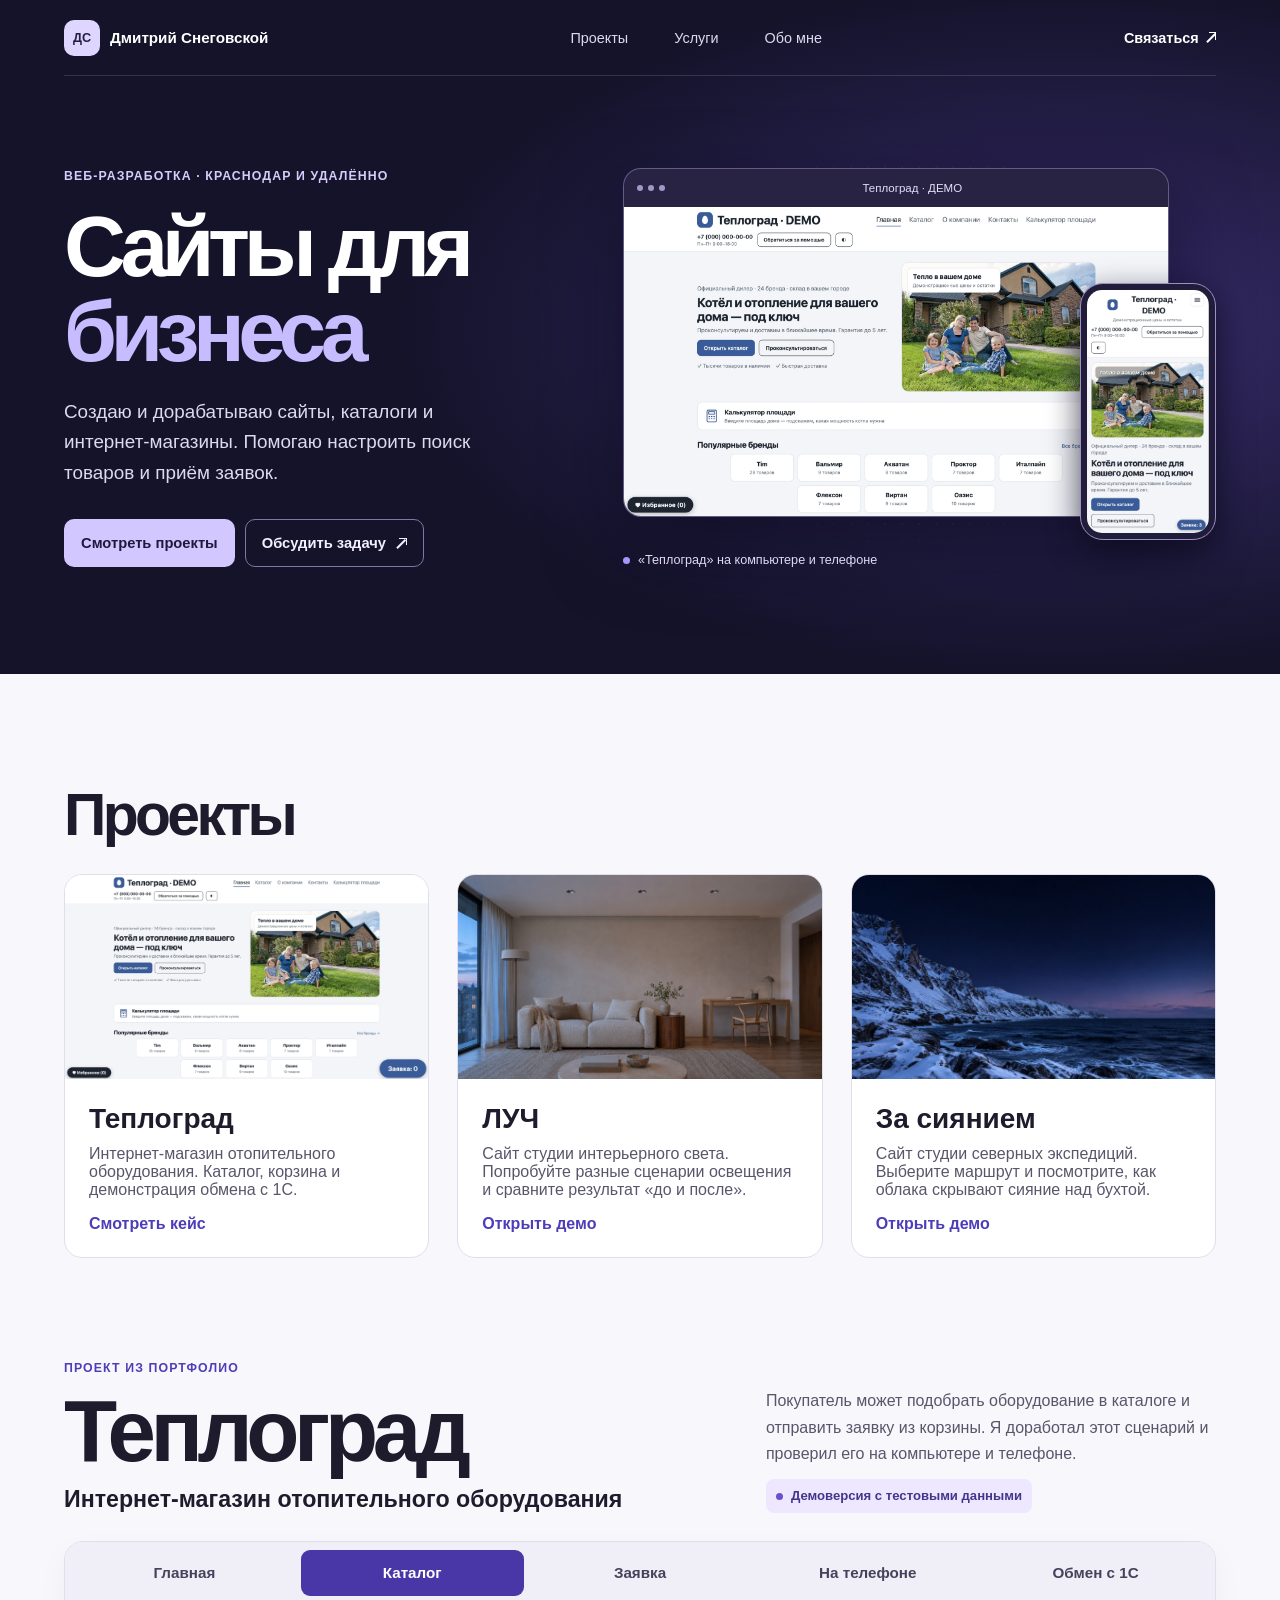
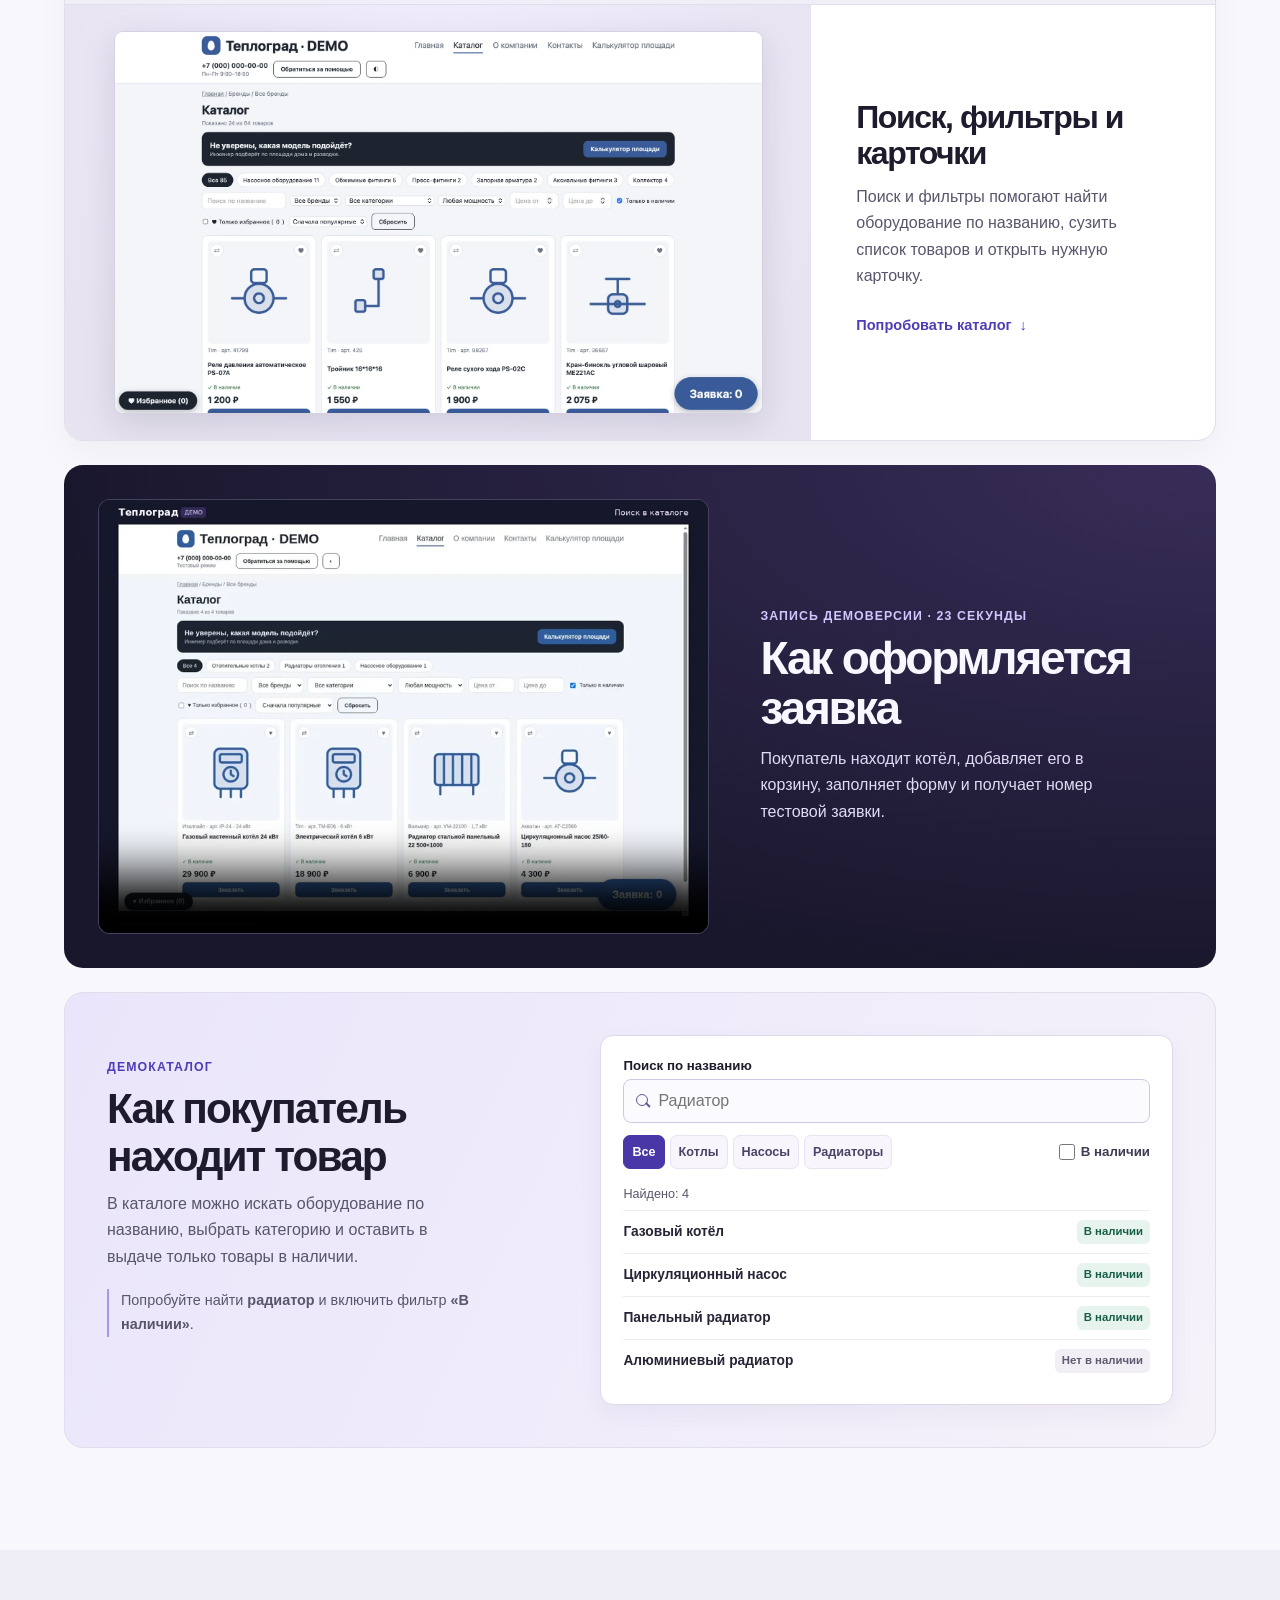
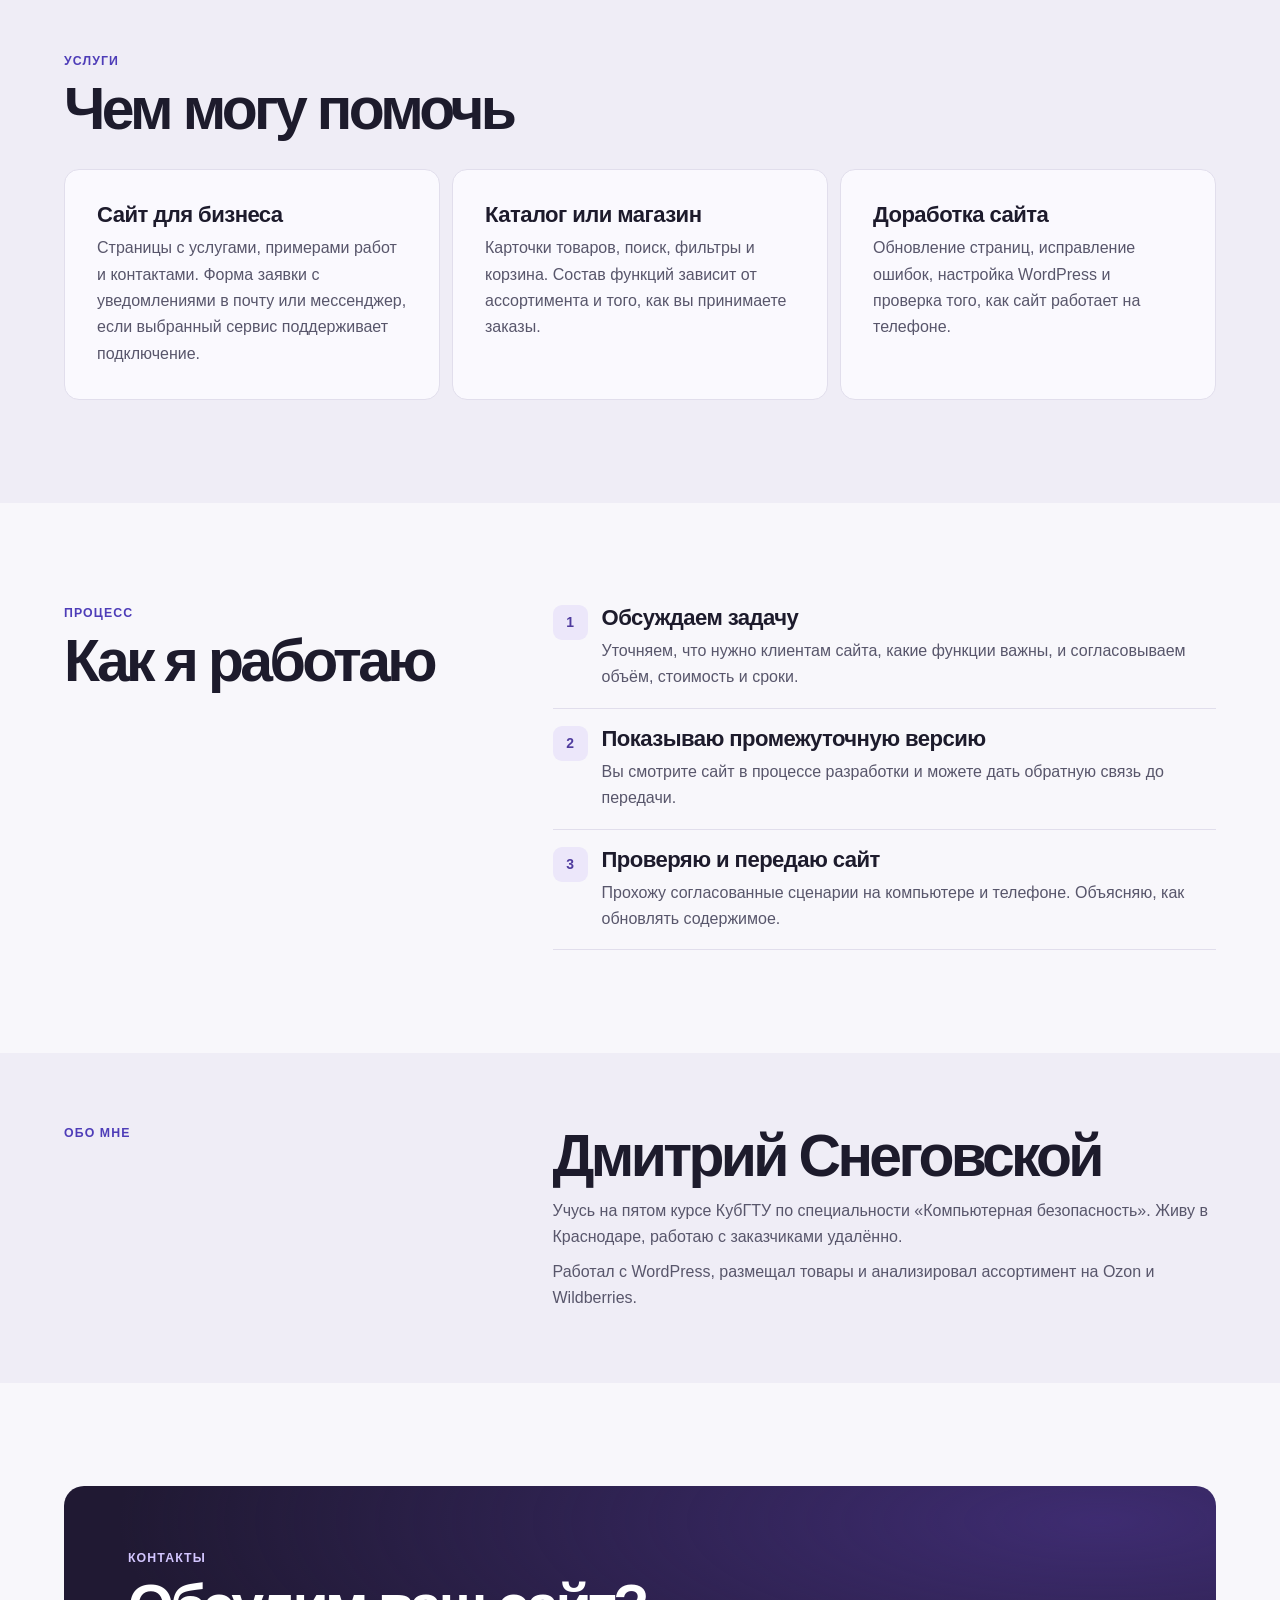
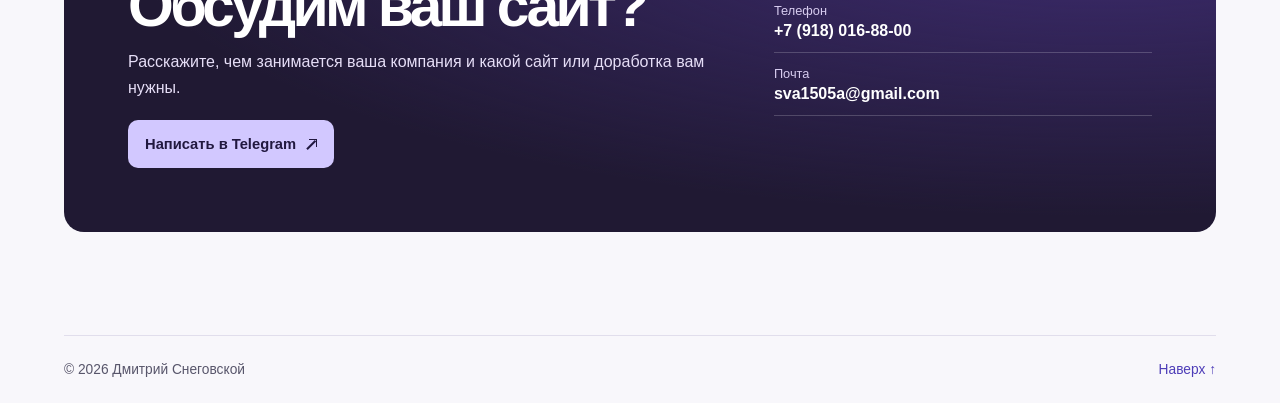
==== commit 3e3e3ca3: "Show three projects in the portfolio" ====
--- a/index.html
+++ b/index.html
@@ -3,10 +3,10 @@
 <head>
   <meta charset="utf-8">
   <meta name="viewport" content="width=device-width, initial-scale=1">
-  <meta name="description" content="Дмитрий Снеговской — разработка и доработка сайтов для бизнеса. Интерактивный кейс интернет-магазина «Теплоград».">
+  <meta name="description" content="Дмитрий Снеговской — разработка и доработка сайтов для бизнеса. Портфолио проектов «Теплоград», «ЛУЧ» и «За сиянием».">
   <meta property="og:type" content="website">
   <meta property="og:title" content="Дмитрий Снеговской — сайты для бизнеса">
-  <meta property="og:description" content="Сайты, каталоги и интернет-магазины. Посмотрите интерактивный кейс «Теплоград».">
+  <meta property="og:description" content="Интернет-магазин «Теплоград» и интерактивные демо «ЛУЧ» и «За сиянием».">
   <meta name="theme-color" content="#14132a">
   <title>Дмитрий Снеговской — сайты для бизнеса</title>
   <link rel="icon" href="assets/favicon.svg" type="image/svg+xml">
@@ -19,7 +19,7 @@
     <header class="site-header wrap">
       <a class="brand" href="#top"><span class="brand-mark" aria-hidden="true">ДС</span> Дмитрий Снеговской</a>
       <nav class="nav" aria-label="Основная навигация">
-        <a href="#work">Проект</a>
+        <a href="#work">Проекты</a>
         <a href="#services">Услуги</a>
         <a href="#about">Обо мне</a>
       </nav>
@@ -32,12 +32,12 @@
           <h1 id="hero-title">Сайты для <span>бизнеса</span></h1>
           <p class="hero-text">Создаю и дорабатываю сайты, каталоги и интернет-магазины. Помогаю настроить поиск товаров и приём заявок.</p>
           <div class="actions">
-            <a class="button button-primary" href="#work">Смотреть проект <span aria-hidden="true">↓</span></a>
+            <a class="button button-primary" href="#work">Смотреть проекты</a>
             <a class="button button-outline" href="#contact">Обсудить задачу <span class="diagonal-arrow" aria-hidden="true"></span></a>
           </div>
         </div>
         <figure class="hero-art">
-          <a class="hero-art-link" href="#work" aria-label="Посмотреть кейс интернет-магазина «Теплоград»">
+          <a class="hero-art-link" href="#teplograd" aria-label="Посмотреть кейс интернет-магазина «Теплоград»">
             <div class="hero-browser">
               <div class="window-bar" aria-hidden="true"><i></i><i></i><i></i><span>Теплоград · ДЕМО</span></div>
               <img src="assets/screenshots/01-home.webp" width="1800" height="1022" alt="Главная страница магазина «Теплоград»" fetchpriority="high">
@@ -50,11 +50,40 @@
         </figure>
       </section>
       <div class="page-content">
-        <section class="section wrap" id="work" aria-labelledby="work-title">
+        <section class="section wrap project-overview" id="work" aria-labelledby="work-title">
+          <h2 id="work-title">Проекты</h2>
+          <div class="project-grid">
+            <a class="project-card" href="#teplograd">
+              <img src="assets/screenshots/01-home.webp" width="1800" height="1022" alt="" loading="lazy" decoding="async">
+              <div class="project-card-copy">
+                <h3>Теплоград</h3>
+                <p>Интернет-магазин отопительного оборудования. Каталог, корзина и демонстрация обмена с 1С.</p>
+                <span>Смотреть кейс</span>
+              </div>
+            </a>
+            <a class="project-card" href="projects/luch/">
+              <img src="projects/luch/assets/living-room.jpg" width="1672" height="941" alt="" loading="lazy" decoding="async">
+              <div class="project-card-copy">
+                <h3>ЛУЧ</h3>
+                <p>Сайт студии интерьерного света. Попробуйте разные сценарии освещения и сравните результат «до и после».</p>
+                <span>Открыть демо</span>
+              </div>
+            </a>
+            <a class="project-card" href="projects/za-siyaniem/">
+              <img src="projects/za-siyaniem/assets/hero.jpg" width="1536" height="1024" alt="" loading="lazy" decoding="async">
+              <div class="project-card-copy">
+                <h3>За сиянием</h3>
+                <p>Сайт студии северных экспедиций. Выберите маршрут и посмотрите, как облака скрывают сияние над бухтой.</p>
+                <span>Открыть демо</span>
+              </div>
+            </a>
+          </div>
+        </section>
+        <section class="section wrap" id="teplograd" aria-labelledby="teplograd-title">
           <div class="case-intro">
             <div>
               <p class="eyebrow">Проект из портфолио</p>
-              <h2 id="work-title">Теплоград</h2>
+              <h2 id="teplograd-title">Теплоград</h2>
               <p class="case-subtitle">Интернет-магазин отопительного оборудования</p>
             </div>
             <div class="case-summary">
--- a/assets/site.css
+++ b/assets/site.css
@@ -205,6 +205,34 @@
 }
 
 .page-content { color: var(--ink); background: var(--paper); }
+.project-overview { padding-bottom: 0; }
+.project-grid {
+  display: grid;
+  grid-template-columns: repeat(auto-fit, minmax(min(100%, 265px), 1fr));
+  gap: clamp(16px, 2.5vw, 28px);
+  margin-top: 28px;
+}
+.project-card {
+  display: flex;
+  flex-direction: column;
+  border: 1px solid var(--line);
+  border-radius: 18px;
+  background: var(--white);
+  overflow: hidden;
+}
+.project-card:hover { border-color: var(--accent); }
+.project-card > img { width: 100%; aspect-ratio: 16 / 9; object-fit: cover; }
+.project-card-copy {
+  flex: 1;
+  display: flex;
+  flex-direction: column;
+  gap: 10px;
+  padding: clamp(16px, 2.5vw, 24px);
+}
+.project-card h3 { font-size: clamp(1.35rem, 2.6vw, 1.75rem); }
+.project-card p { color: var(--muted); }
+.project-card span { margin-top: auto; padding-top: 6px; color: var(--accent); font-weight: 700; }
+.project-card:hover span { text-decoration: underline; }
 .section h2 {
   margin-top: 8px;
   font-size: clamp(2.1rem, 4.6vw, 4rem);
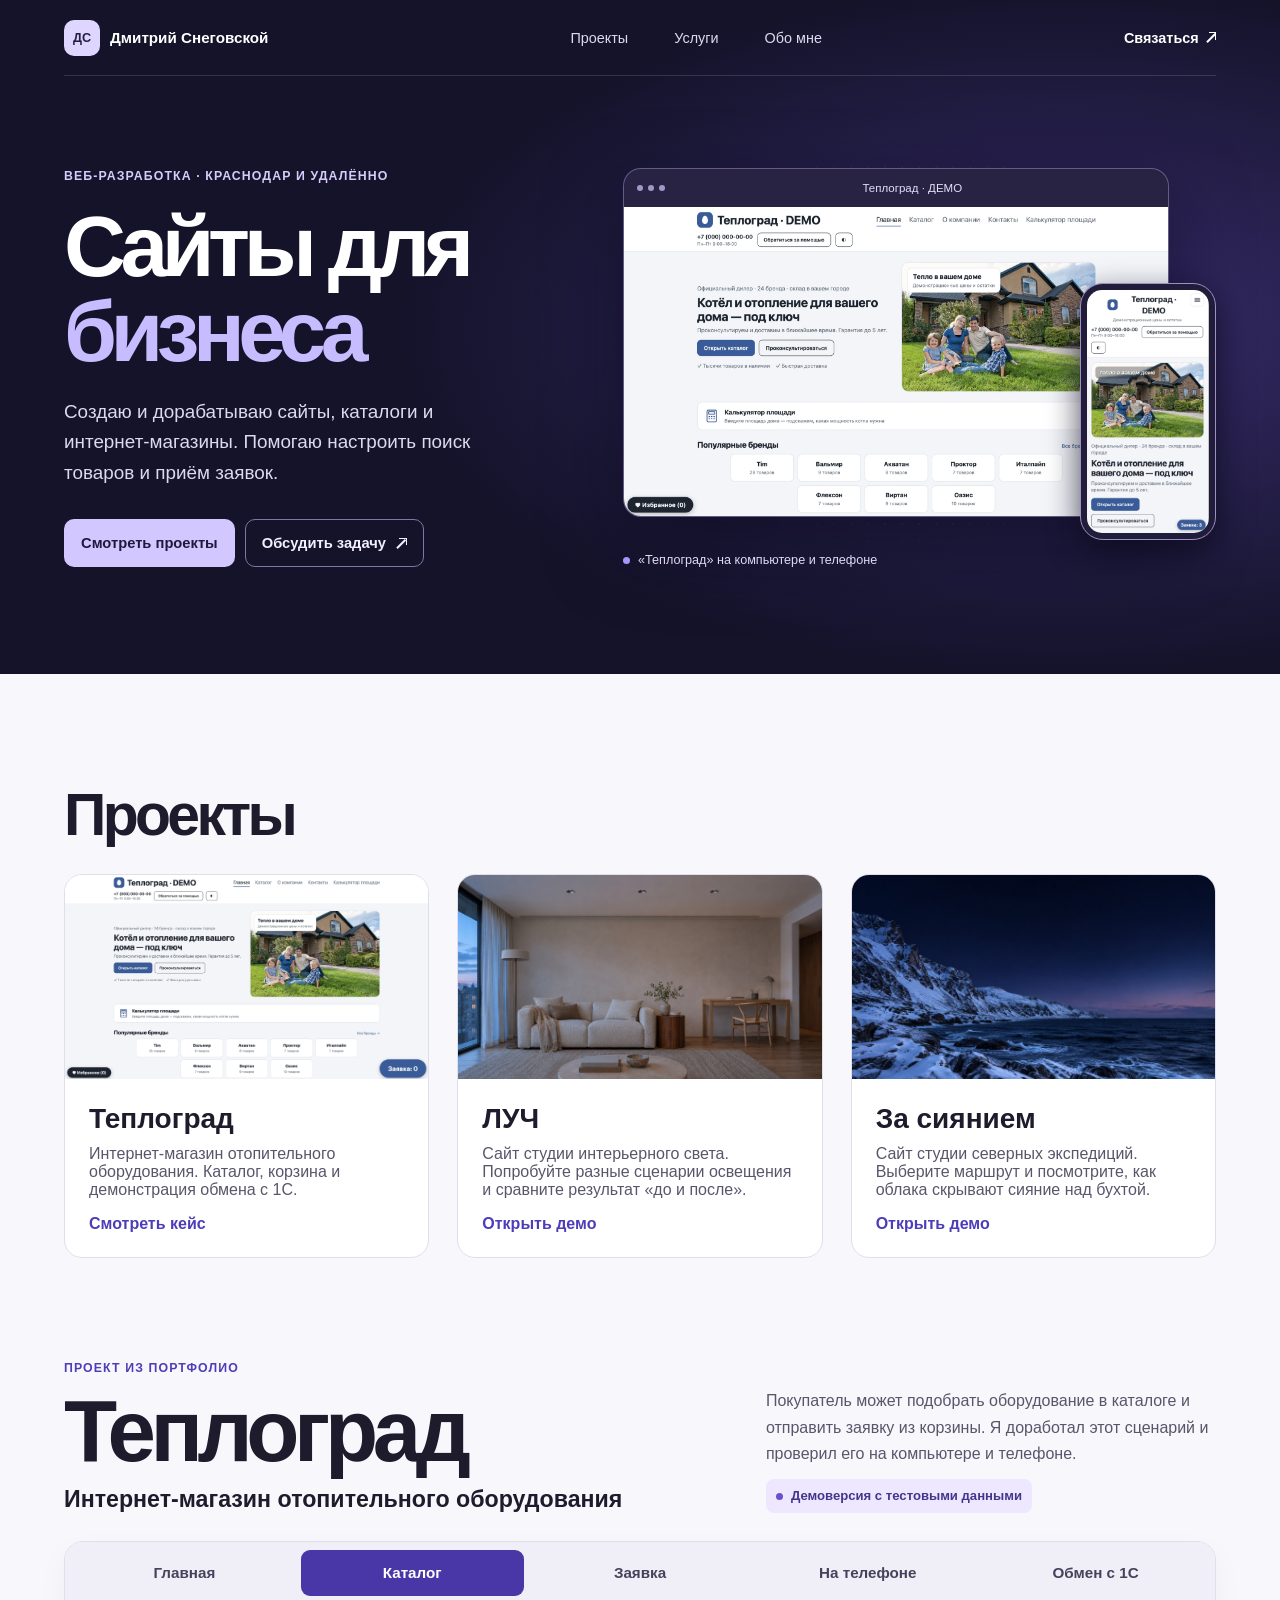
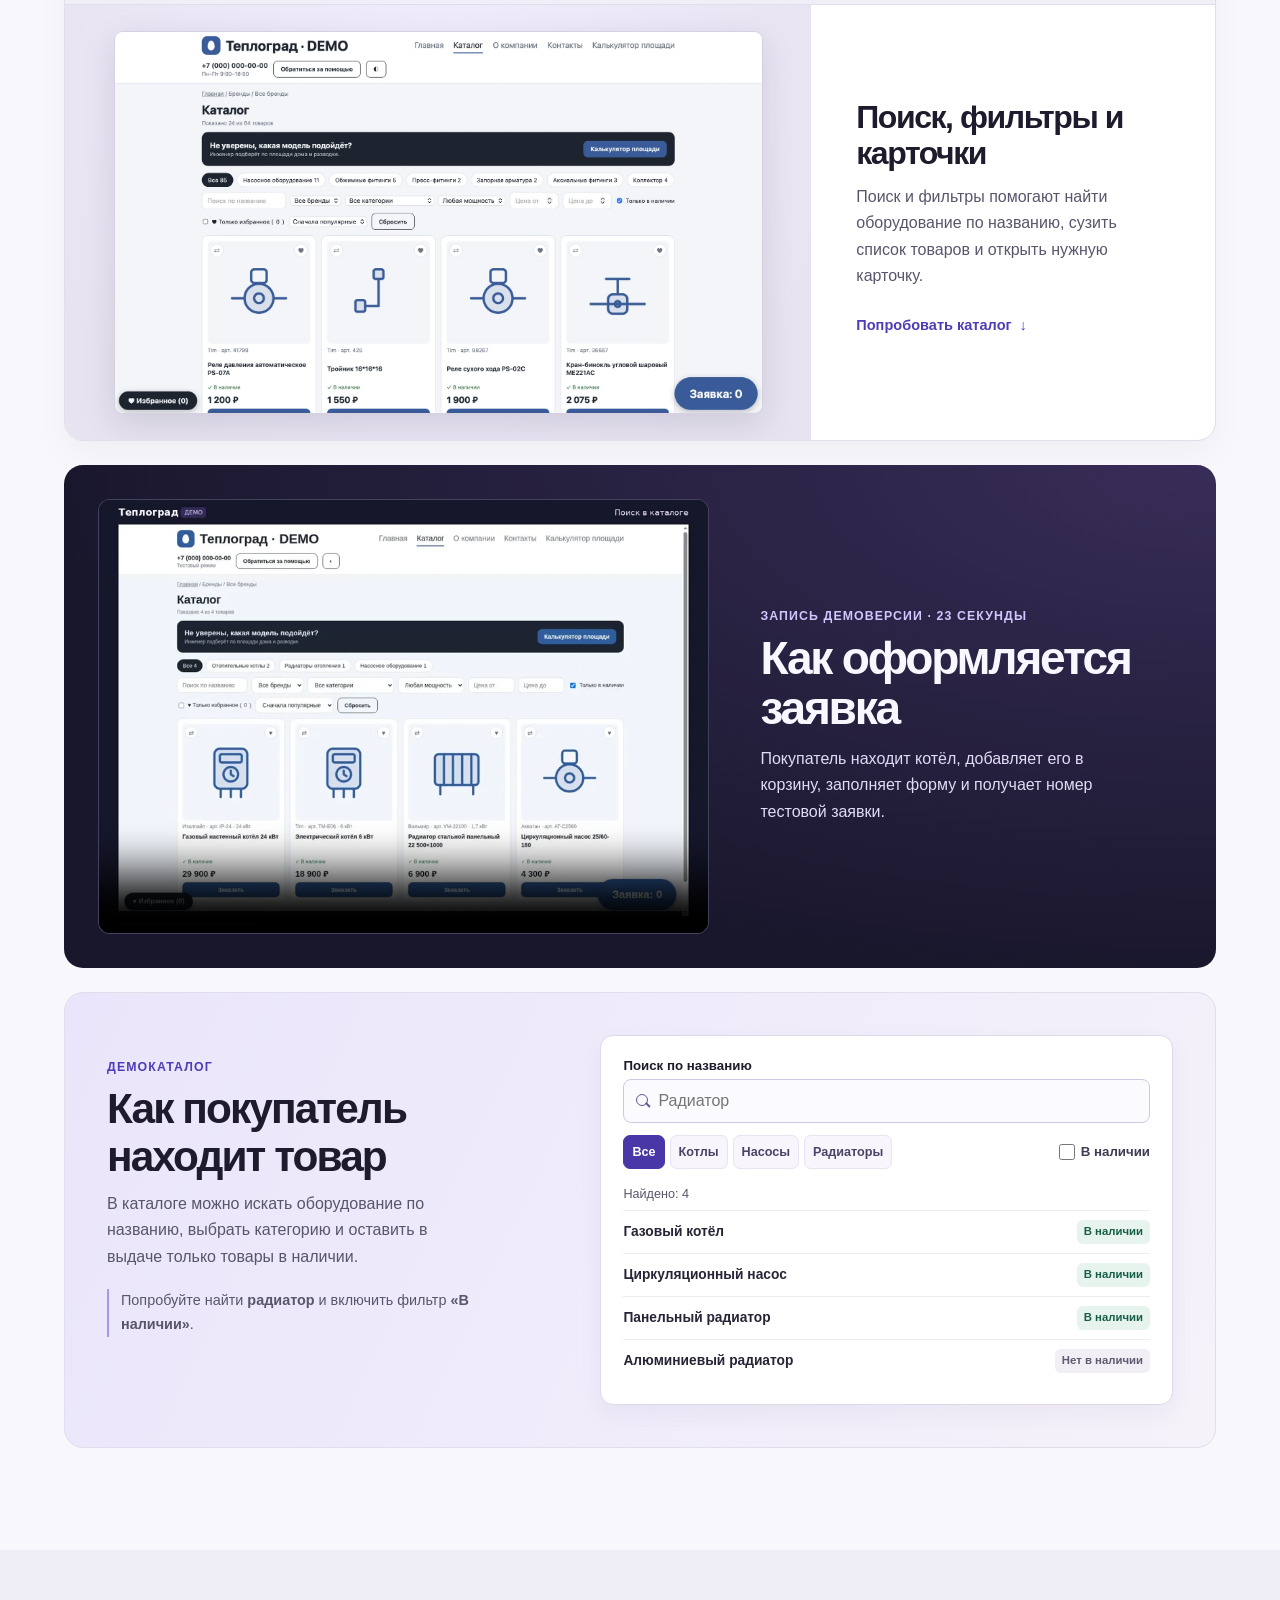
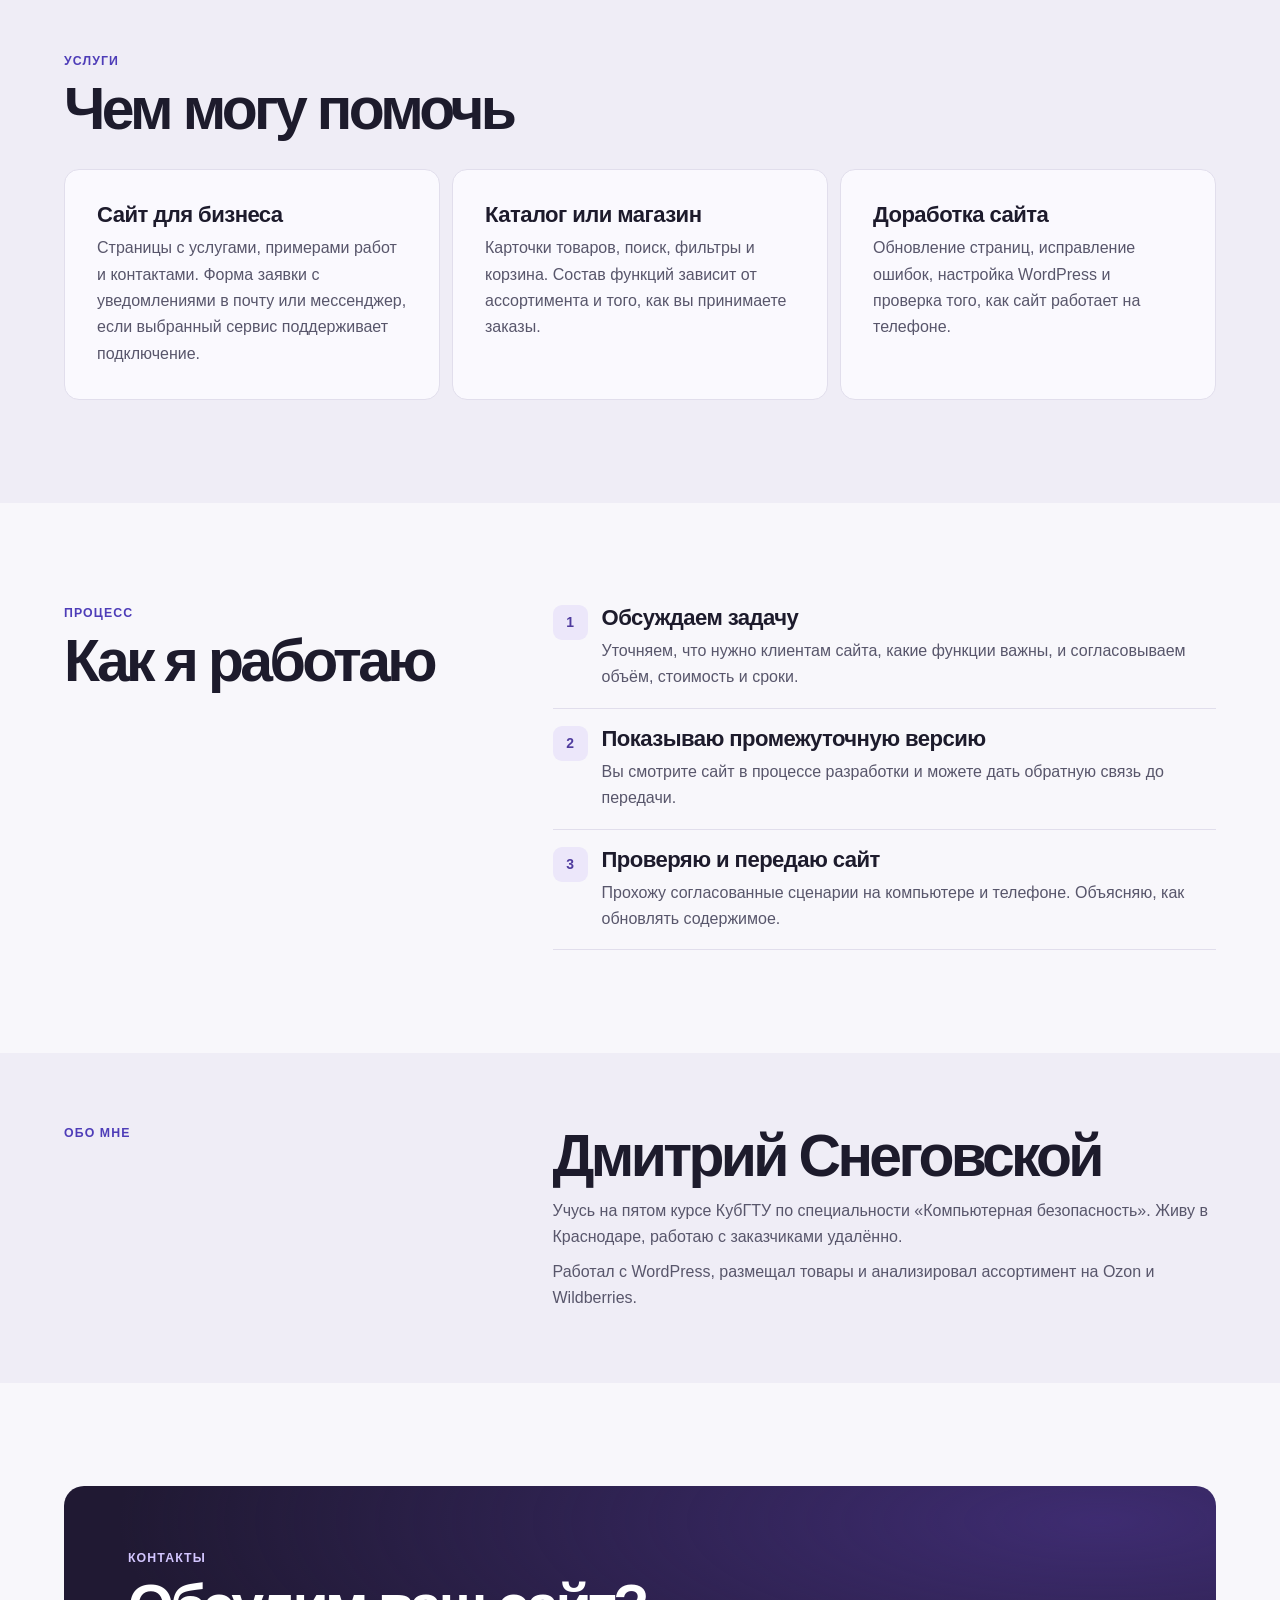
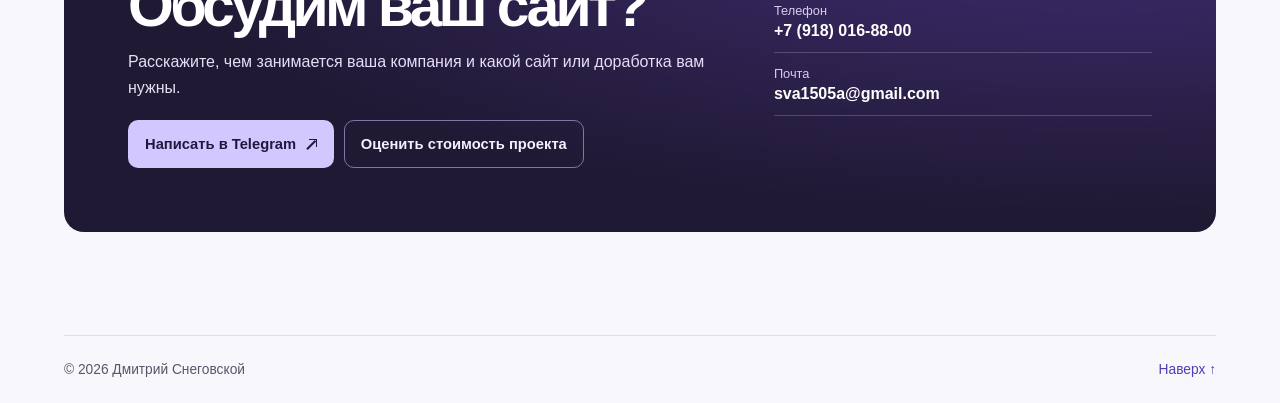
==== commit 659eb733: "Add website cost calculator to the portfolio" ====
--- a/index.html
+++ b/index.html
@@ -271,7 +271,10 @@
               <p class="eyebrow">Контакты</p>
               <h2 id="contact-title">Обсудим ваш сайт?</h2>
               <p>Расскажите, чем занимается ваша компания и какой сайт или доработка вам нужны.</p>
-              <a class="button button-primary" href="https://t.me/DmitrySneg">Написать в Telegram <span class="diagonal-arrow" aria-hidden="true"></span></a>
+              <div class="actions contact-actions">
+                <a class="button button-primary" href="https://t.me/DmitrySneg">Написать в Telegram <span class="diagonal-arrow" aria-hidden="true"></span></a>
+                <a class="button button-outline" href="estimate.html">Оценить стоимость проекта</a>
+              </div>
             </div>
             <dl class="contact-list">
               <div><dt>Телефон</dt><dd><a href="tel:+79180168800">+7 (918) 016-88-00</a></dd></div>
--- a/assets/site.css
+++ b/assets/site.css
@@ -611,6 +611,7 @@
 }
 .contact-card .eyebrow { color: #d3c6ff; }
 .contact-card p:not(.eyebrow) { color: #e6def7; margin: 13px 0 20px; line-height: 1.6; }
+.contact-actions { margin-top: 0; }
 .contact-list { display: grid; gap: 13px; }
 .contact-list div { padding-bottom: 12px; border-bottom: 1px solid #ffffff31; }
 .contact-list dt { color: #d7ccef; font-size: .8rem; }
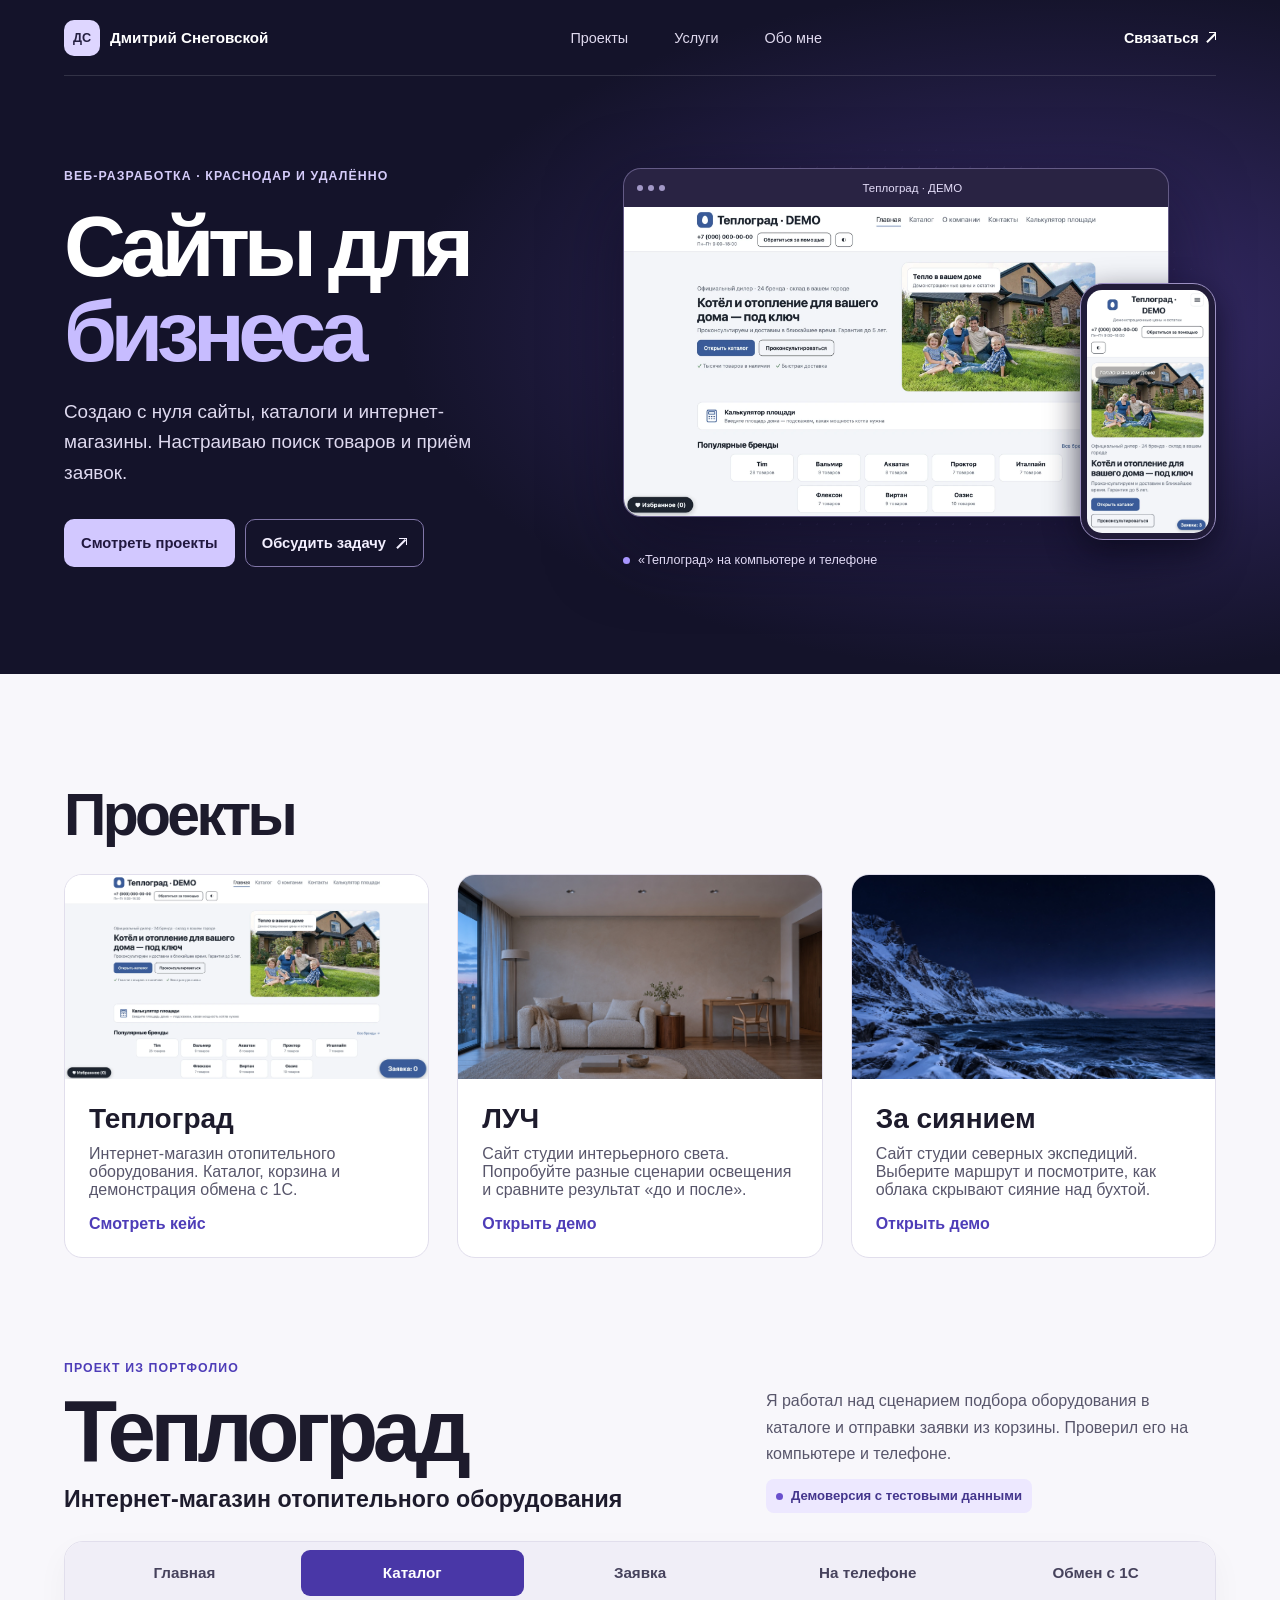
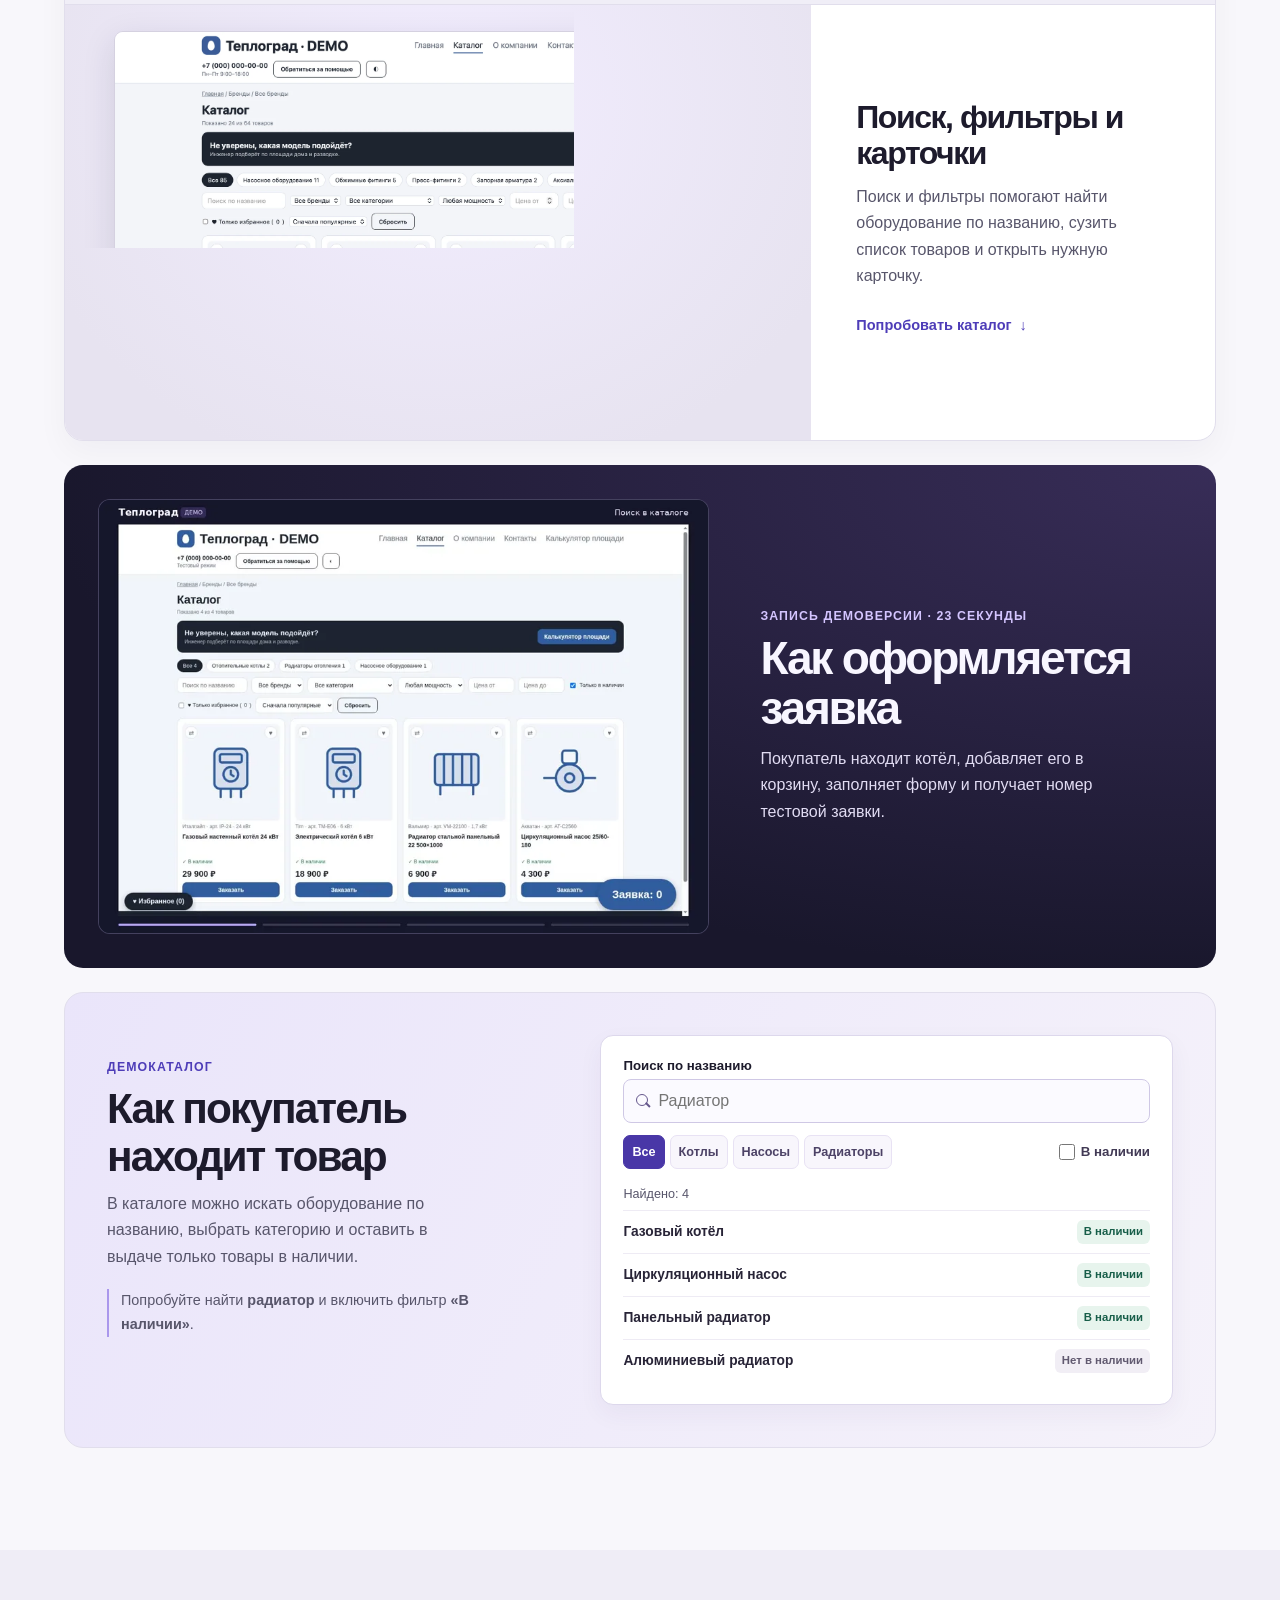
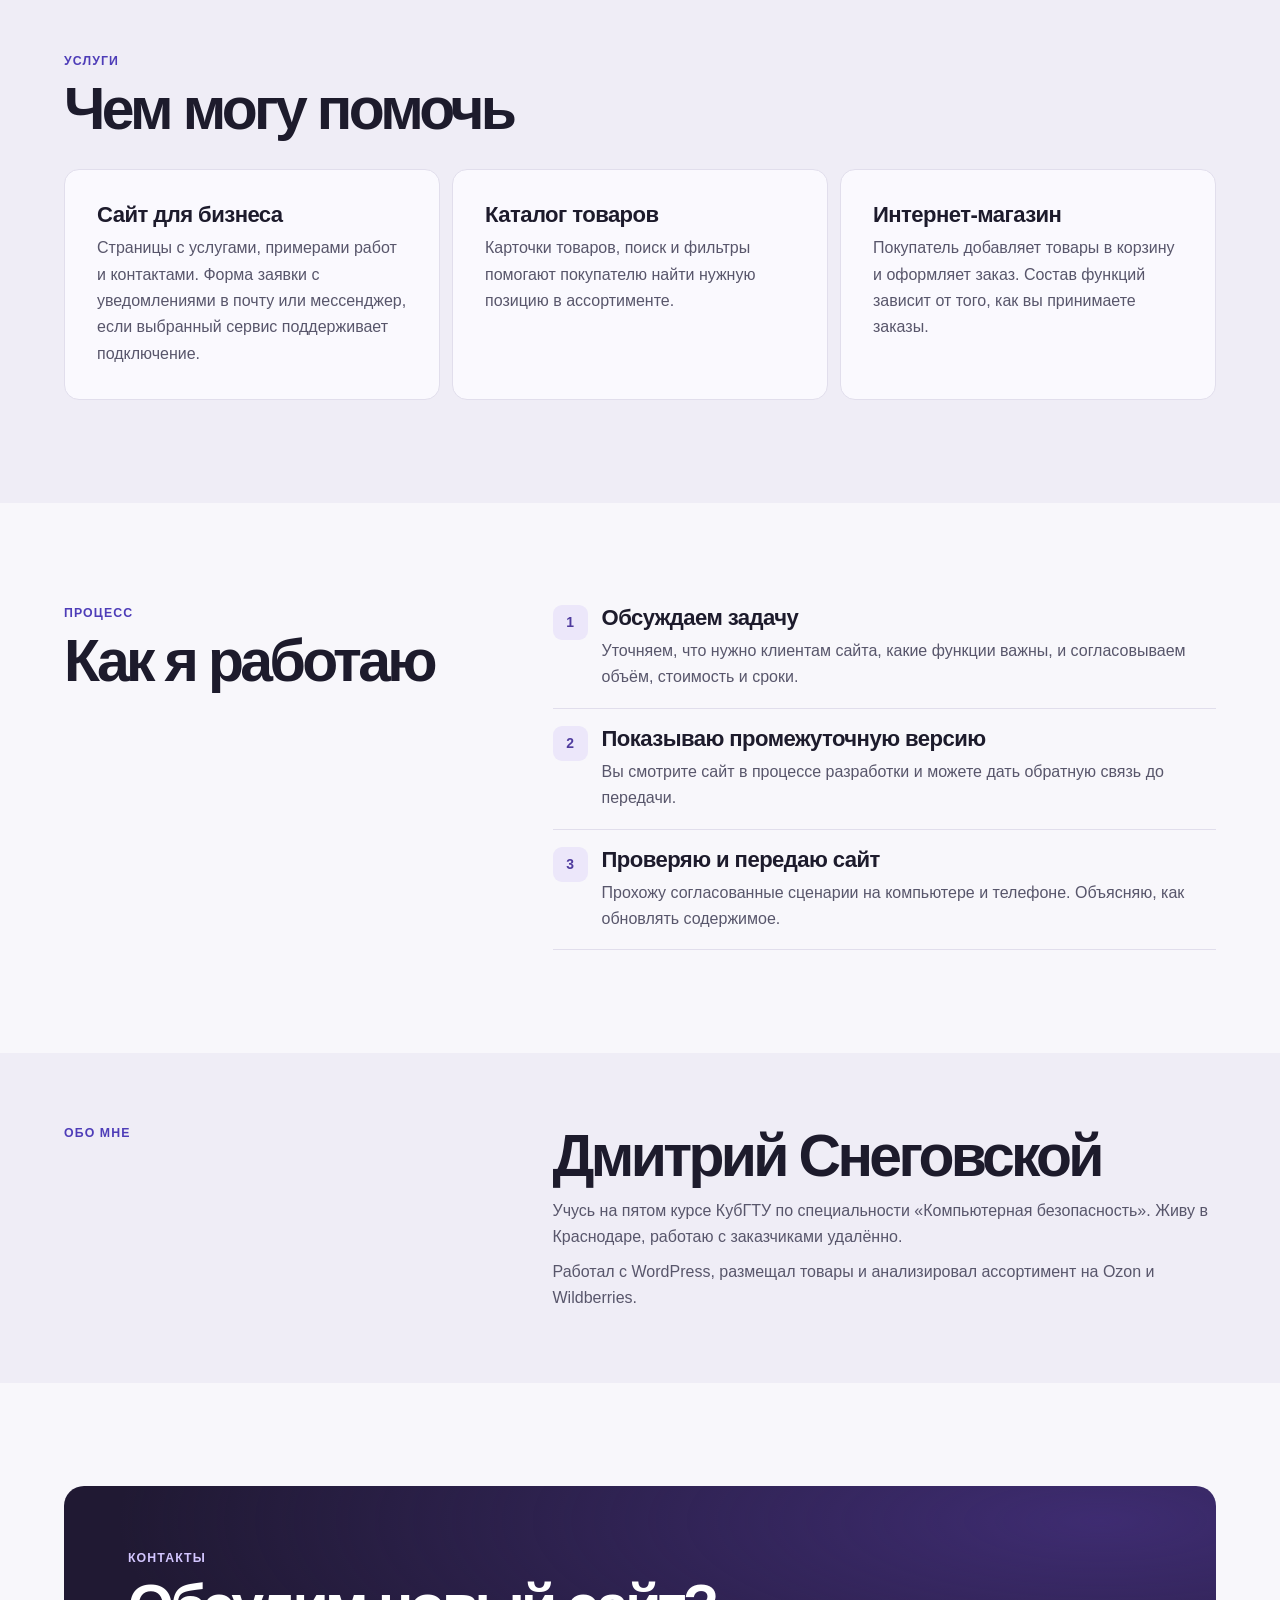
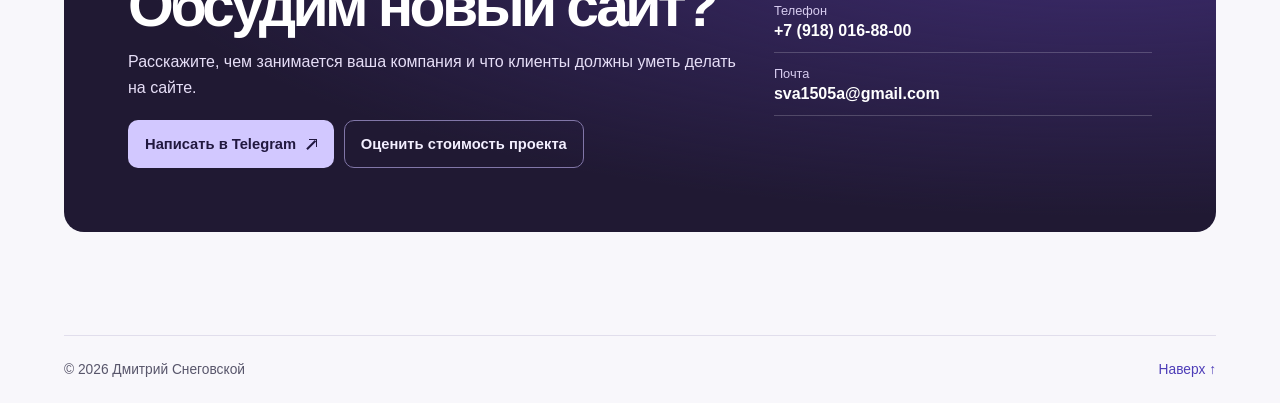
==== commit f887cda8: "Describe new website development in the portfolio Update homepage copy, service cards, contact text " ====
--- a/index.html
+++ b/index.html
@@ -3,10 +3,10 @@
 <head>
   <meta charset="utf-8">
   <meta name="viewport" content="width=device-width, initial-scale=1">
-  <meta name="description" content="Дмитрий Снеговской — разработка и доработка сайтов для бизнеса. Портфолио проектов «Теплоград», «ЛУЧ» и «За сиянием».">
+  <meta name="description" content="Дмитрий Снеговской создаёт сайты для бизнеса с нуля. Портфолио проектов «Теплоград», «ЛУЧ» и «За сиянием».">
   <meta property="og:type" content="website">
   <meta property="og:title" content="Дмитрий Снеговской — сайты для бизнеса">
-  <meta property="og:description" content="Интернет-магазин «Теплоград» и интерактивные демо «ЛУЧ» и «За сиянием».">
+  <meta property="og:description" content="Создание сайтов с нуля. Проекты «Теплоград», «ЛУЧ» и «За сиянием».">
   <meta name="theme-color" content="#14132a">
   <title>Дмитрий Снеговской — сайты для бизнеса</title>
   <link rel="icon" href="assets/favicon.svg" type="image/svg+xml">
@@ -30,7 +30,7 @@
         <div class="hero-copy">
           <p class="eyebrow hero-eyebrow">Веб-разработка · Краснодар и удалённо</p>
           <h1 id="hero-title">Сайты для <span>бизнеса</span></h1>
-          <p class="hero-text">Создаю и дорабатываю сайты, каталоги и интернет-магазины. Помогаю настроить поиск товаров и приём заявок.</p>
+          <p class="hero-text">Создаю с нуля сайты, каталоги и интернет-магазины. Настраиваю поиск товаров и приём заявок.</p>
           <div class="actions">
             <a class="button button-primary" href="#work">Смотреть проекты</a>
             <a class="button button-outline" href="#contact">Обсудить задачу <span class="diagonal-arrow" aria-hidden="true"></span></a>
@@ -87,7 +87,7 @@
               <p class="case-subtitle">Интернет-магазин отопительного оборудования</p>
             </div>
             <div class="case-summary">
-              <p>Покупатель может подобрать оборудование в каталоге и отправить заявку из корзины. Я доработал этот сценарий и проверил его на компьютере и телефоне.</p>
+              <p>Я работал над сценарием подбора оборудования в каталоге и отправки заявки из корзины. Проверил его на компьютере и телефоне.</p>
               <p class="case-status"><span aria-hidden="true"></span> Демоверсия с тестовыми данными</p>
             </div>
           </div>
@@ -231,12 +231,12 @@
                 <p>Страницы с услугами, примерами работ и контактами. Форма заявки с уведомлениями в почту или мессенджер, если выбранный сервис поддерживает подключение.</p>
               </article>
               <article class="service">
-                <h3>Каталог или магазин</h3>
-                <p>Карточки товаров, поиск, фильтры и корзина. Состав функций зависит от ассортимента и того, как вы принимаете заказы.</p>
+                <h3>Каталог товаров</h3>
+                <p>Карточки товаров, поиск и фильтры помогают покупателю найти нужную позицию в ассортименте.</p>
               </article>
               <article class="service">
-                <h3>Доработка сайта</h3>
-                <p>Обновление страниц, исправление ошибок, настройка WordPress и проверка того, как сайт работает на телефоне.</p>
+                <h3>Интернет-магазин</h3>
+                <p>Покупатель добавляет товары в корзину и оформляет заказ. Состав функций зависит от того, как вы принимаете заказы.</p>
               </article>
             </div>
           </div>
@@ -269,8 +269,8 @@
           <div class="contact-card">
             <div>
               <p class="eyebrow">Контакты</p>
-              <h2 id="contact-title">Обсудим ваш сайт?</h2>
-              <p>Расскажите, чем занимается ваша компания и какой сайт или доработка вам нужны.</p>
+              <h2 id="contact-title">Обсудим новый сайт?</h2>
+              <p>Расскажите, чем занимается ваша компания и что клиенты должны уметь делать на сайте.</p>
               <div class="actions contact-actions">
                 <a class="button button-primary" href="https://t.me/DmitrySneg">Написать в Telegram <span class="diagonal-arrow" aria-hidden="true"></span></a>
                 <a class="button button-outline" href="estimate.html">Оценить стоимость проекта</a>
